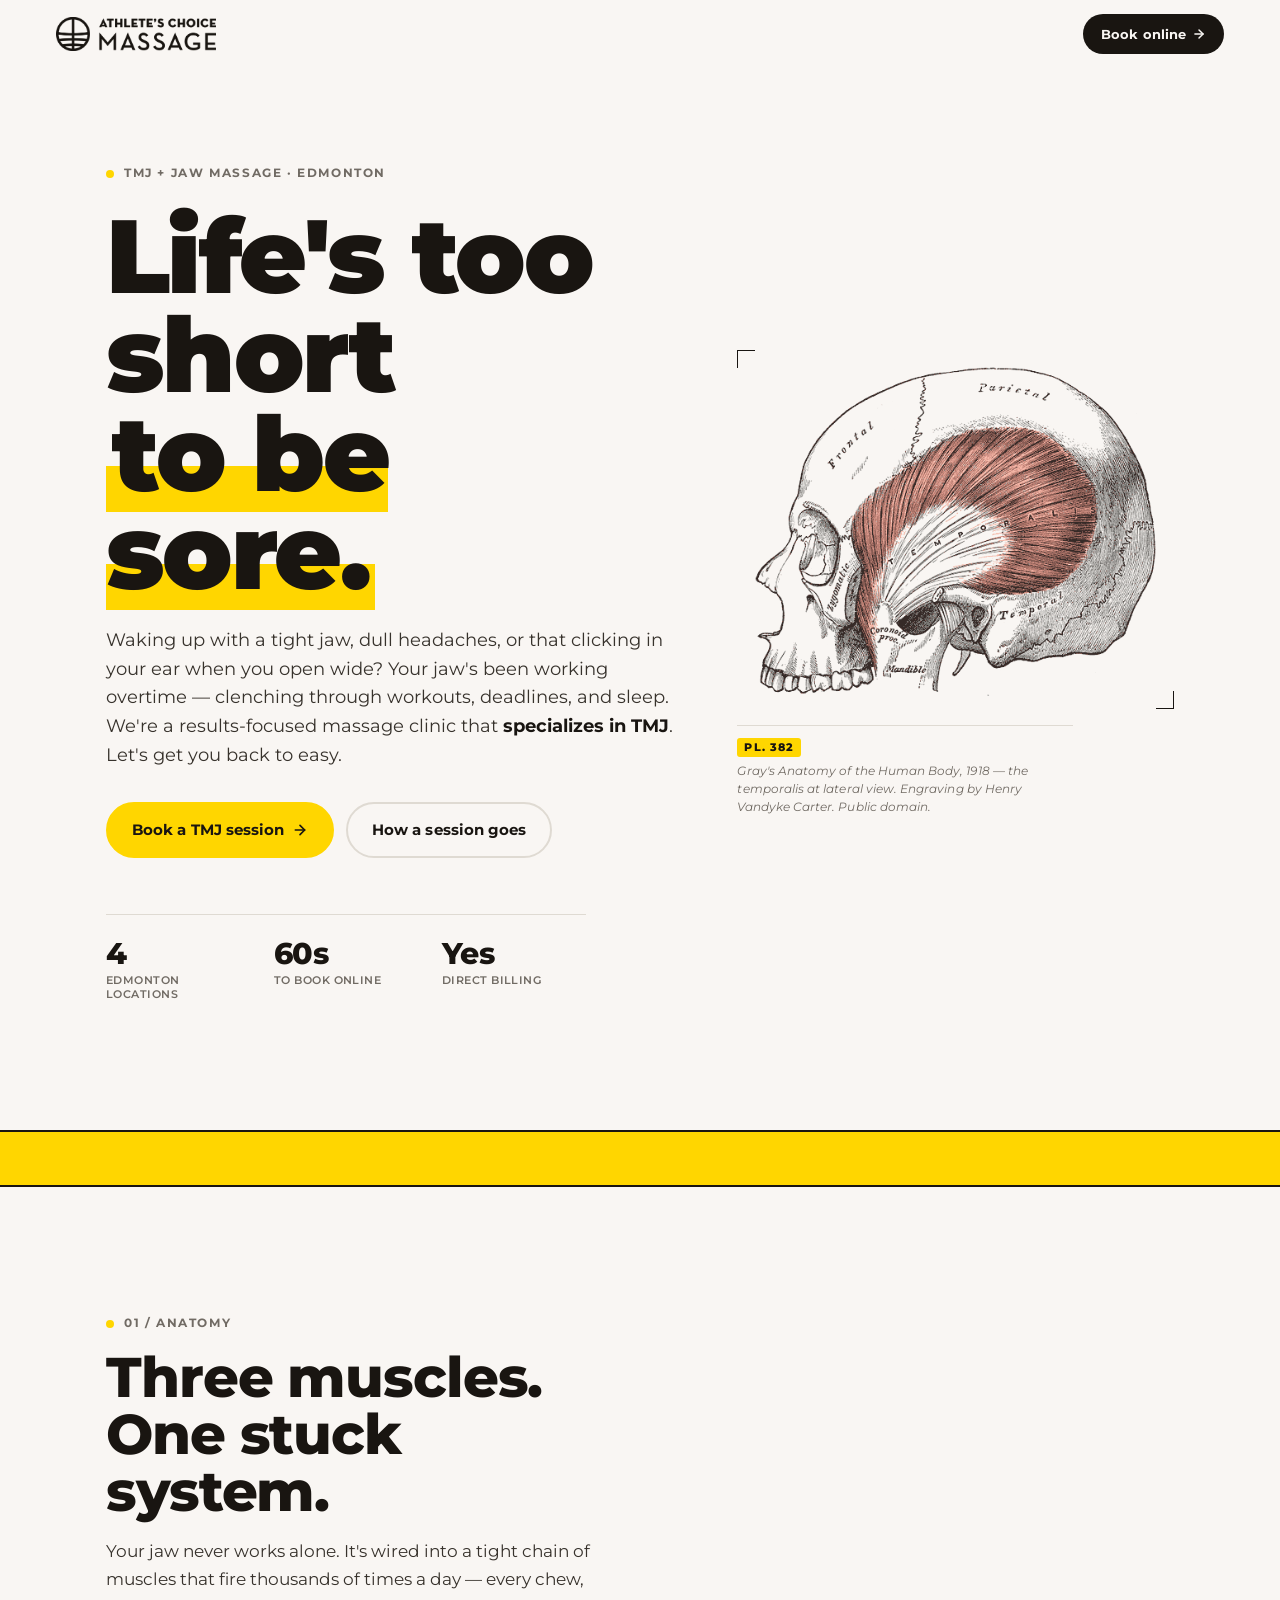
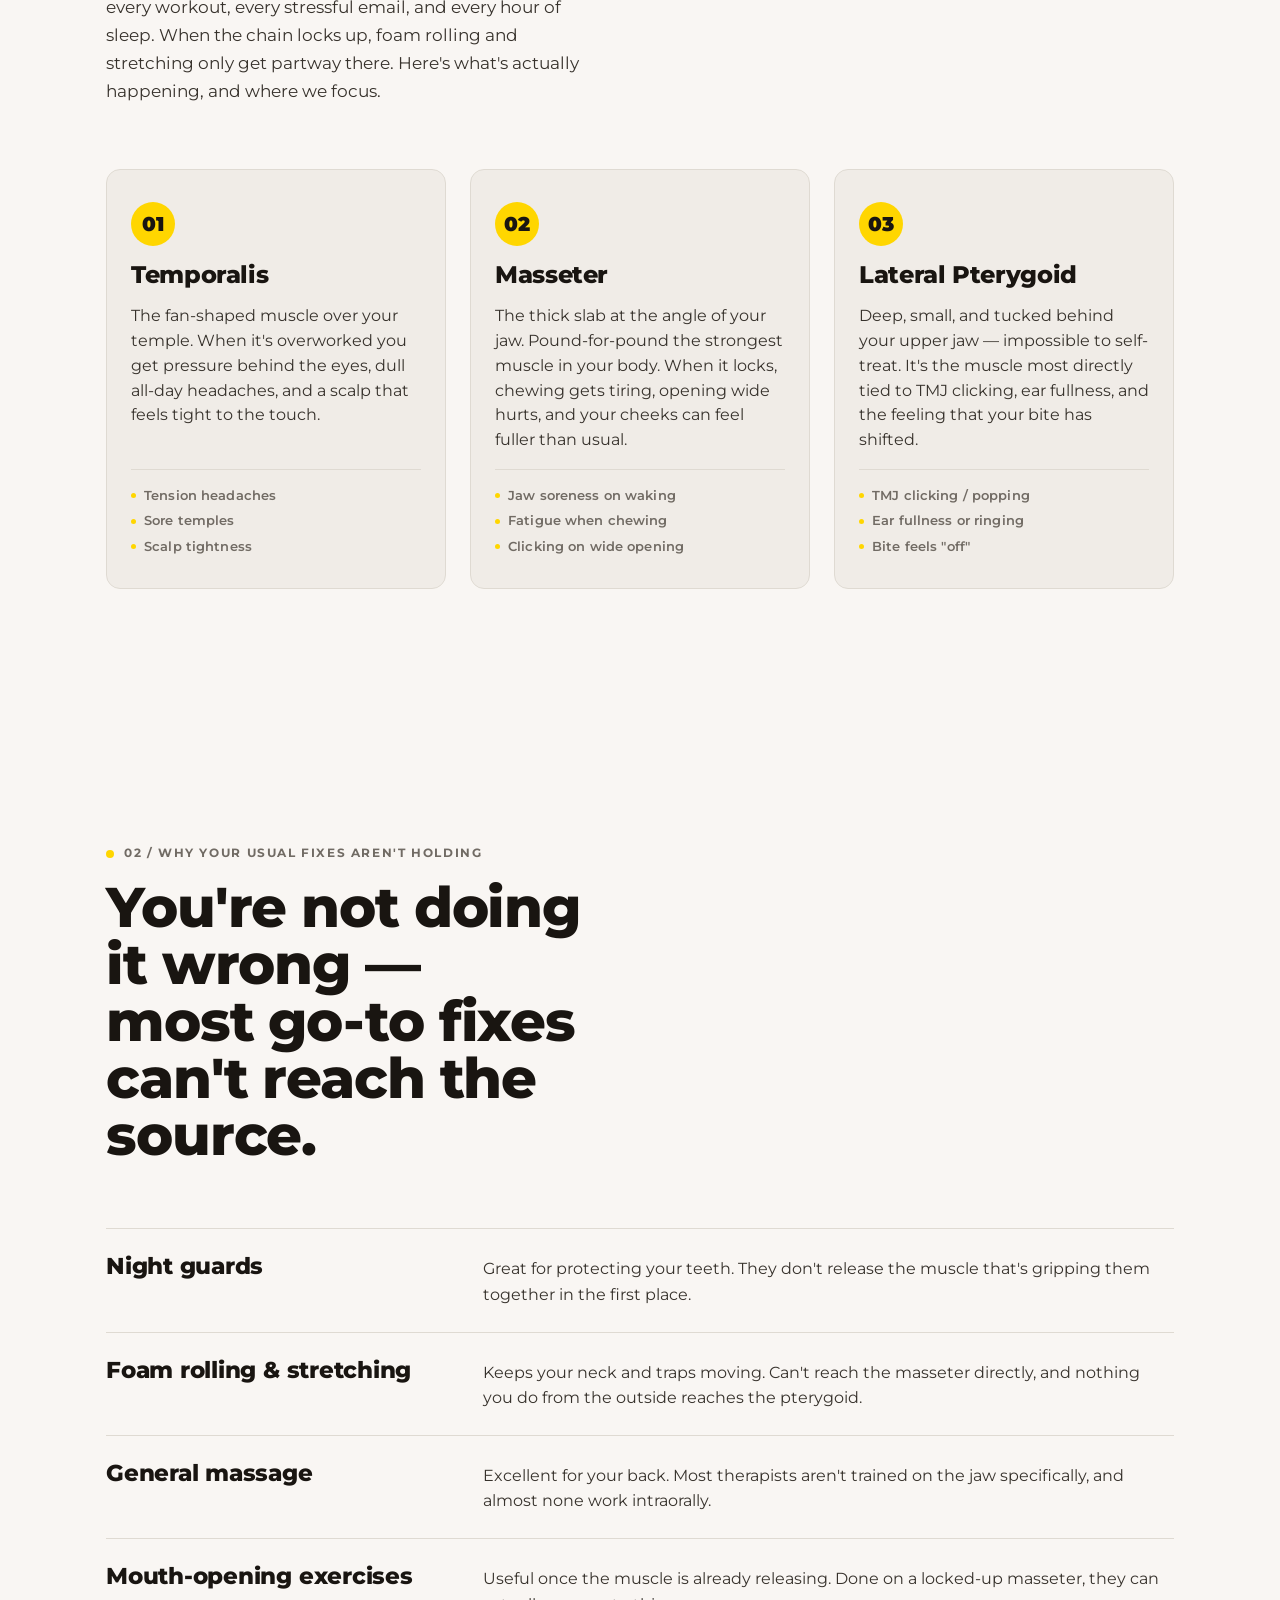
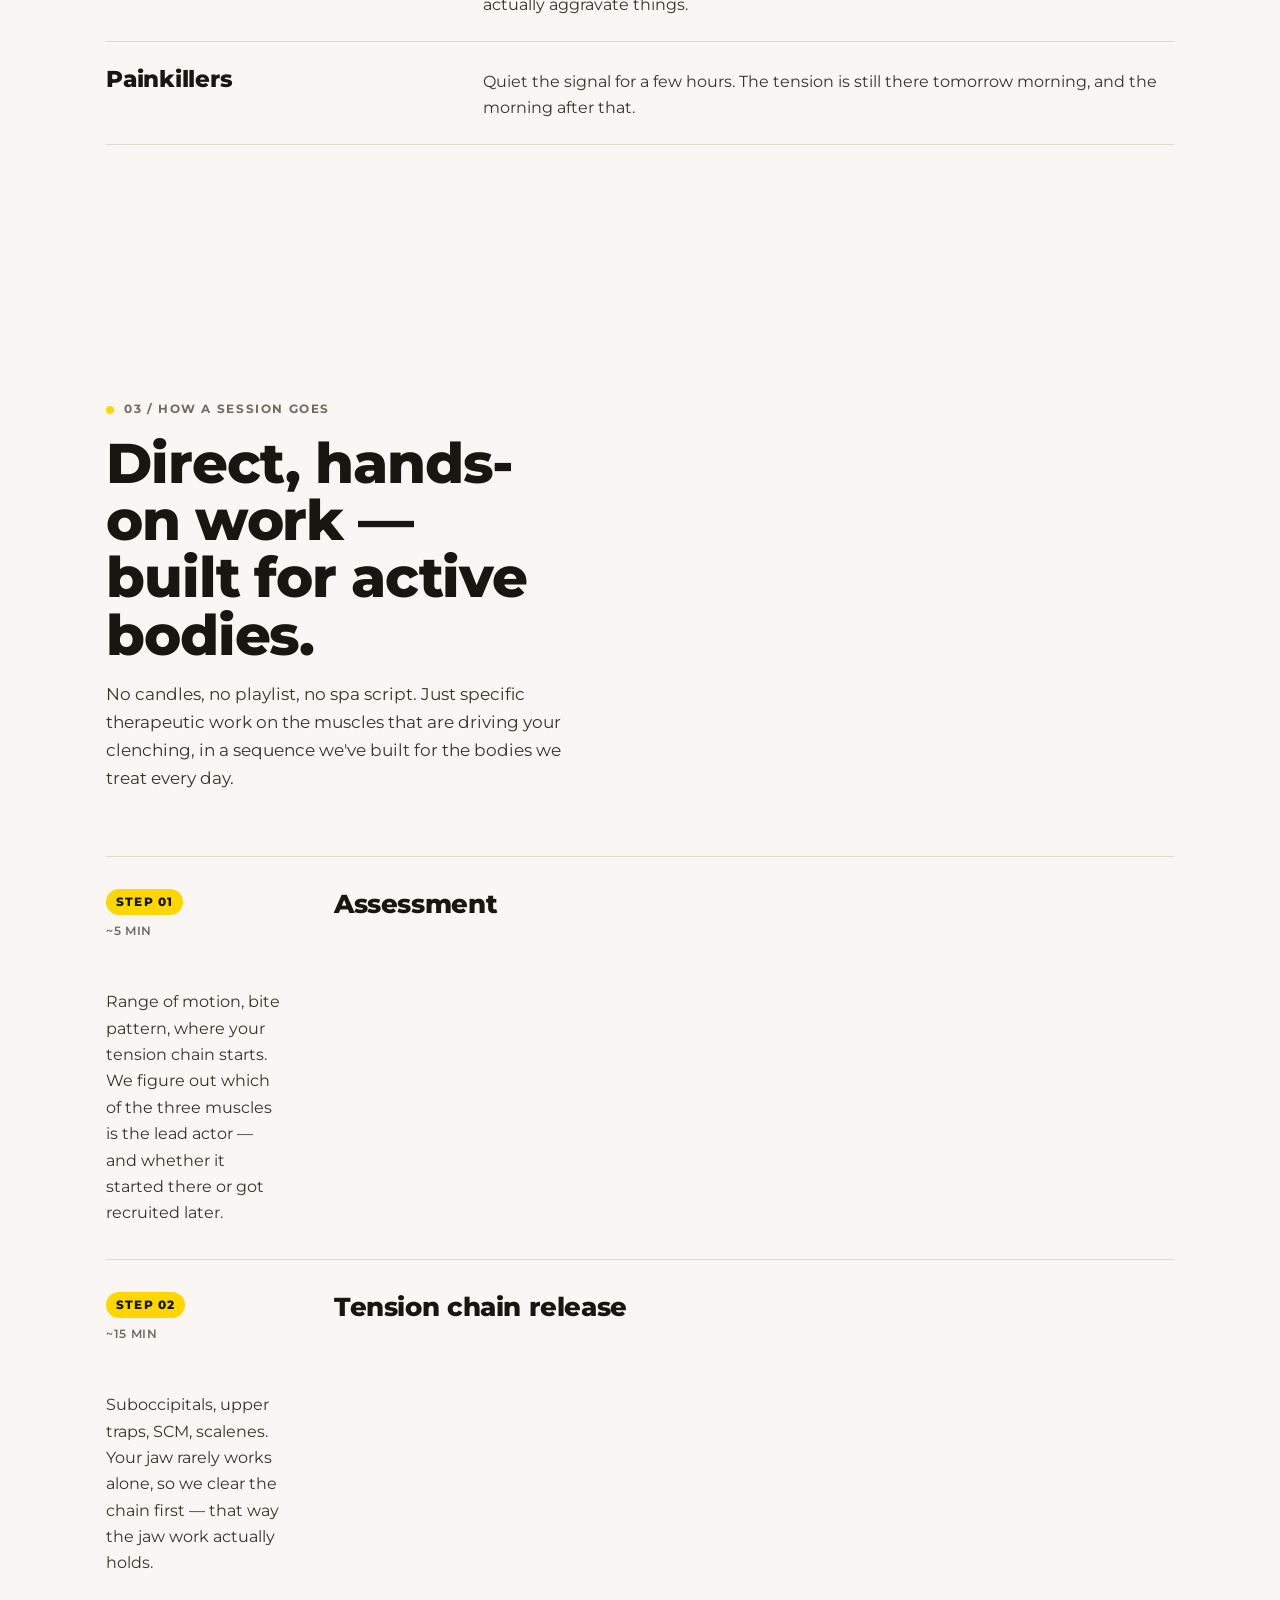
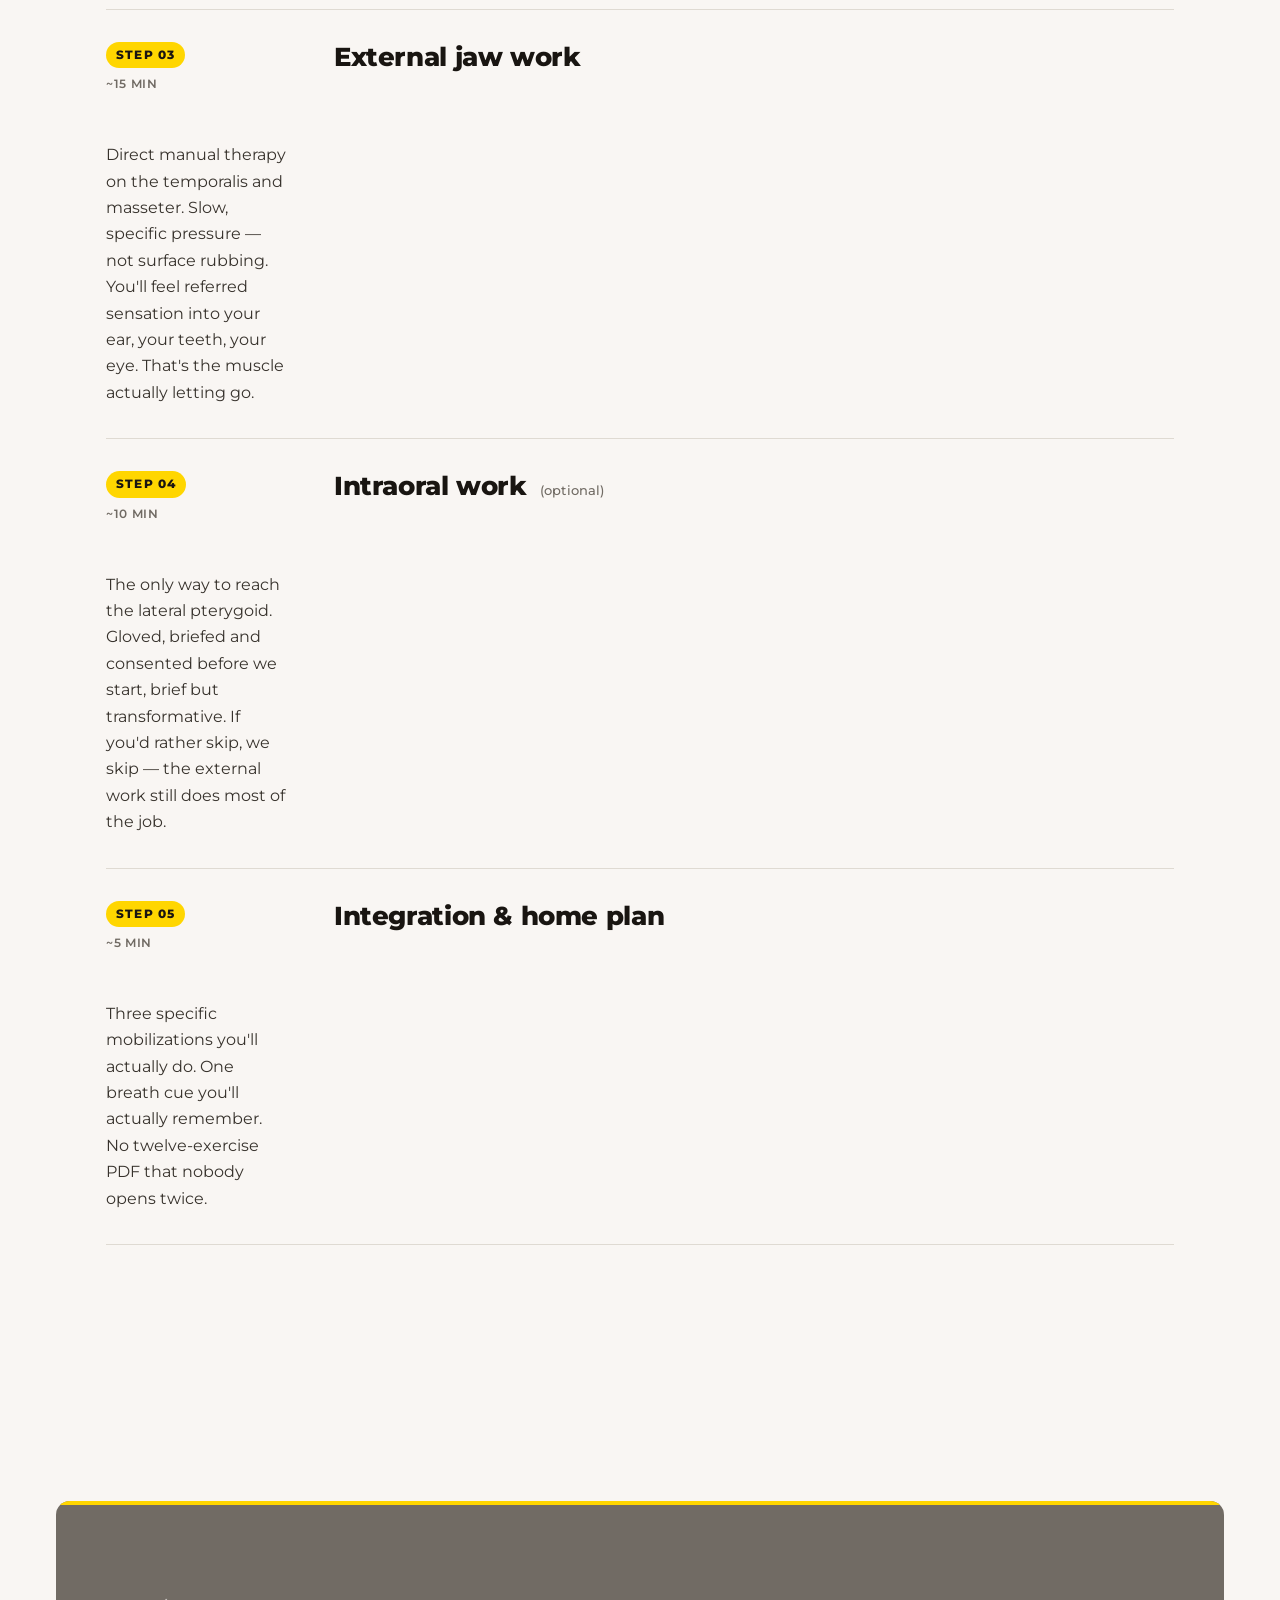
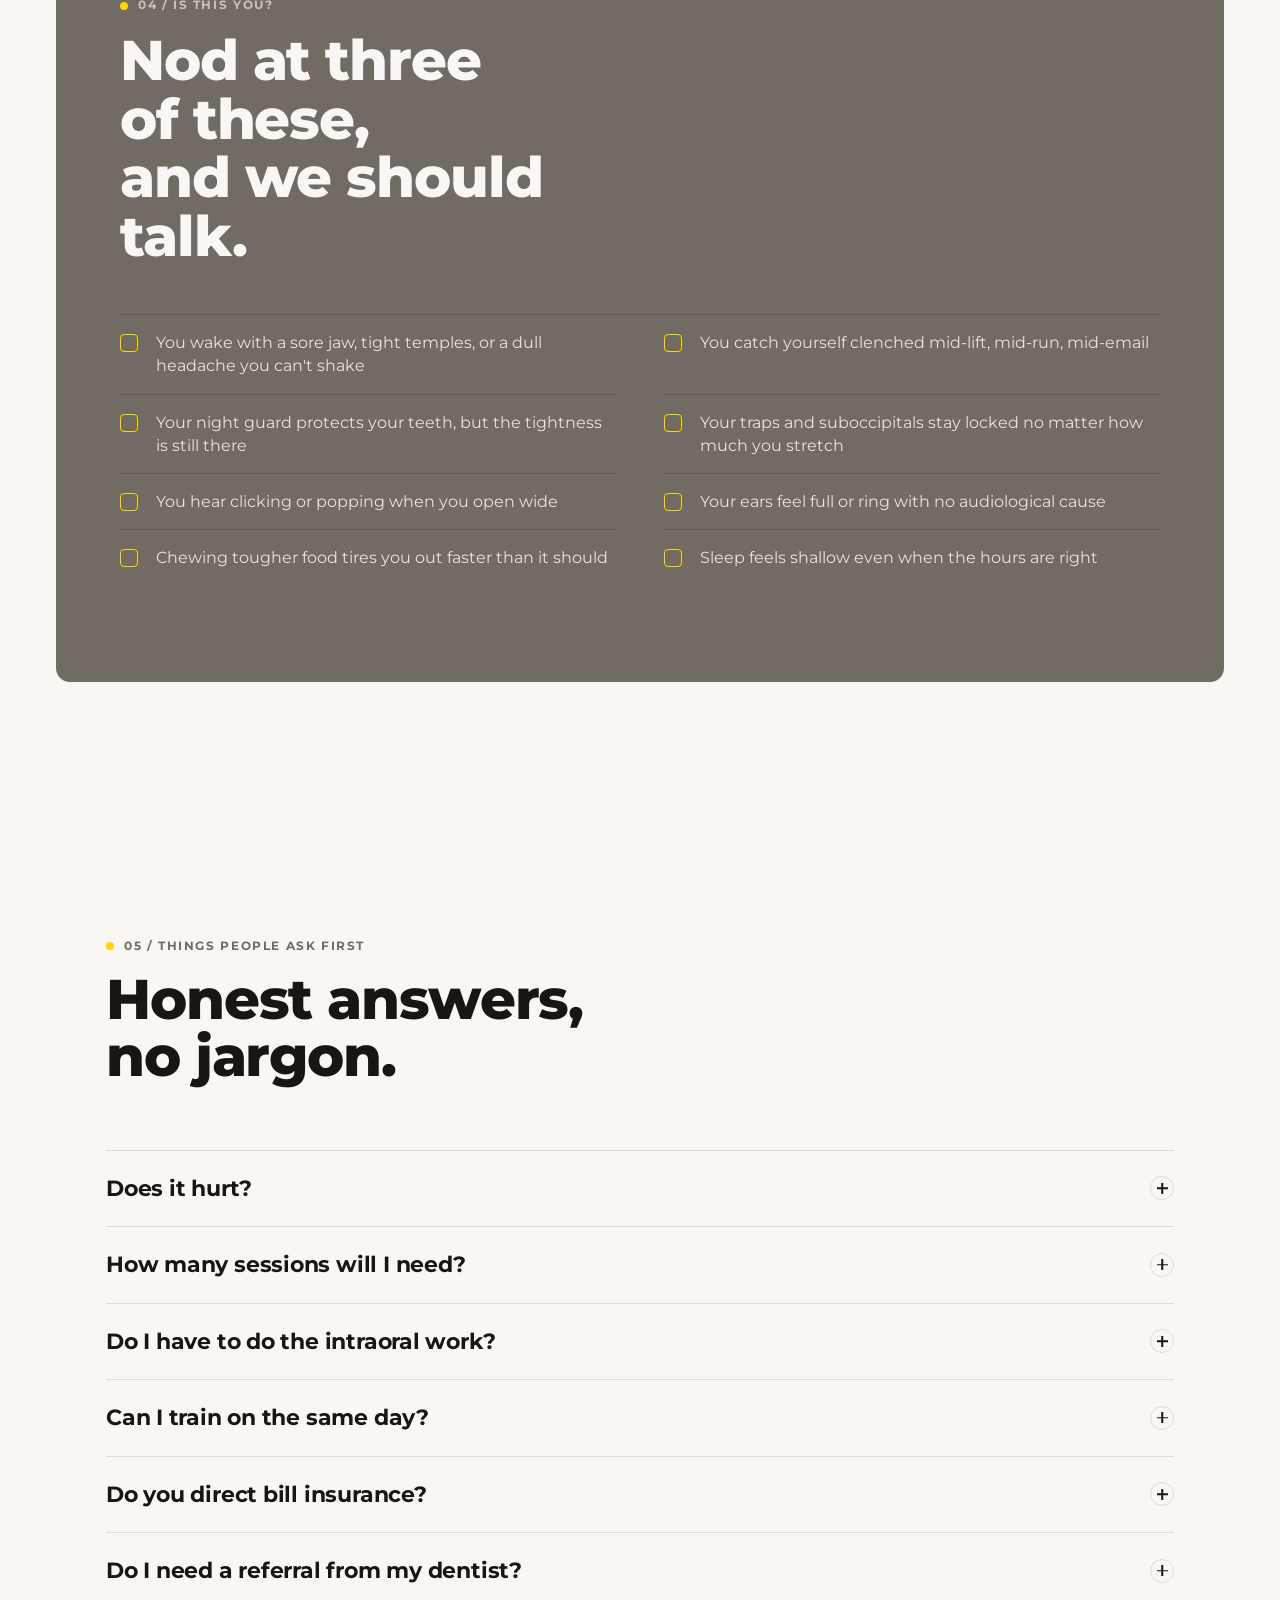
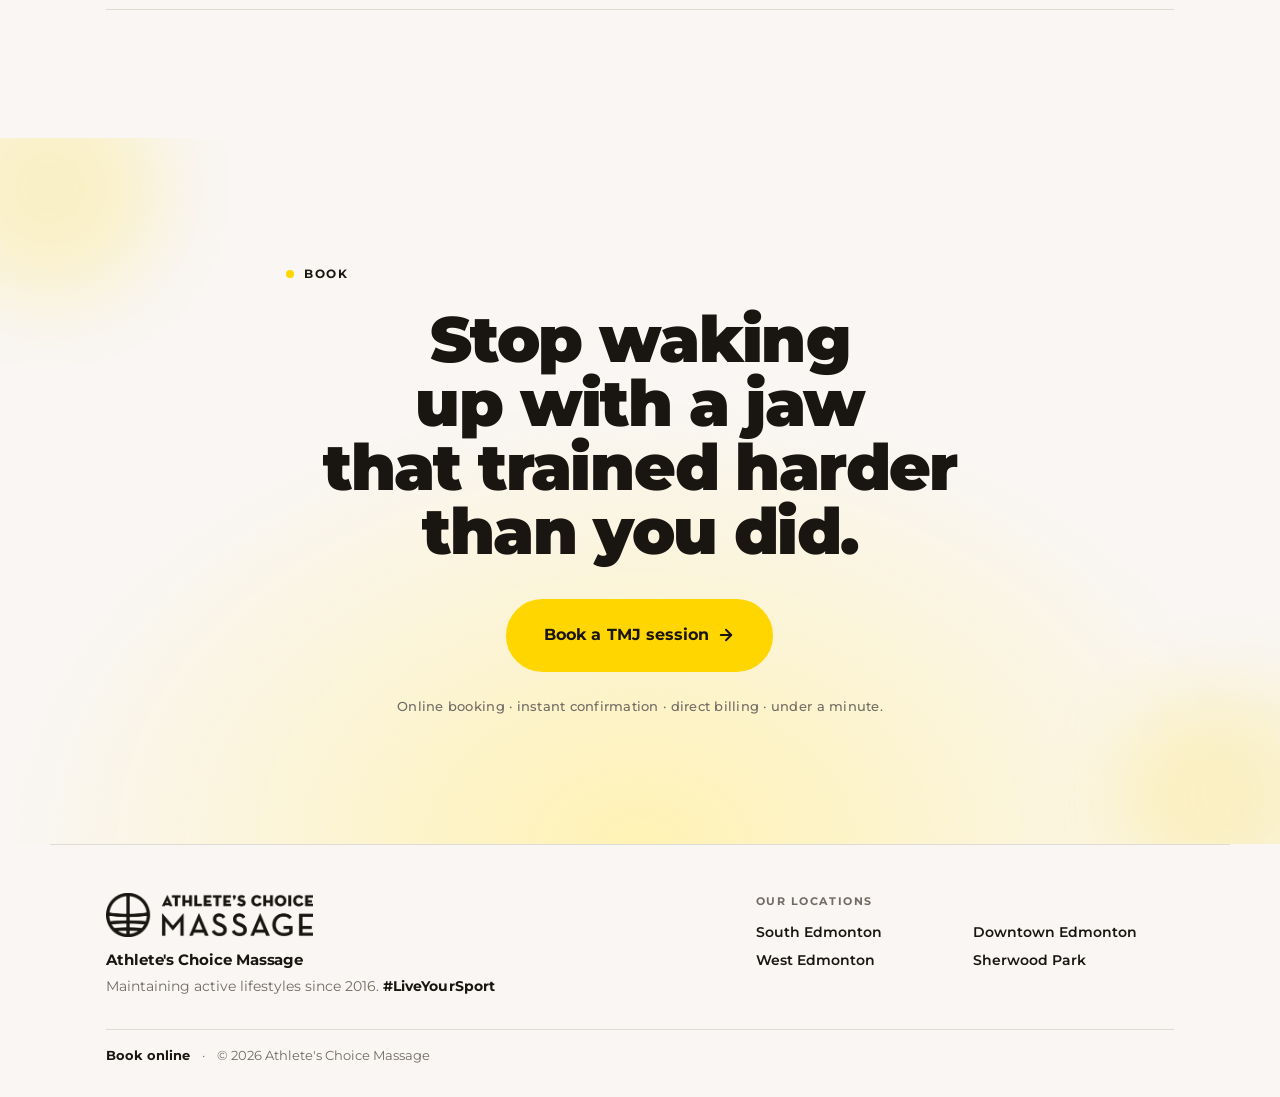
==== tmj/index.html @ fca49c58 "Build reusable landing-page template system Shared brand.css (tokens + generic components) + per-var" ====
<!doctype html>
<html lang="en">
  <head>
    <meta charset="utf-8" />
    <meta name="viewport" content="width=device-width, initial-scale=1" />
    <title>TMJ &amp; Jaw Massage in Edmonton — Athletes Choice Massage</title>
    <meta name="description" content="Targeted TMJ and jaw massage at Athletes Choice Massage. 4 Edmonton locations, easy online booking, direct billing. Life's too short to be sore." />
    <meta name="theme-color" content="#FFD600" />

    <!-- Tracking config — read by ../script.js -->
    <meta name="variant" content="tmj" />
    <meta name="campaign" content="tmj-jaw-clenchers" />
    <meta name="page-category" content="Mh3KjJu8yr" />

    <meta property="og:title" content="TMJ &amp; Jaw Massage — Athletes Choice Massage" />
    <meta property="og:description" content="Wake up tight again? Your jaw's doing reps it never signed up for. Coach-led therapeutic massage for jaw clenching and TMJ — book online in under a minute." />
    <meta property="og:type" content="website" />

    <link rel="preconnect" href="https://fonts.googleapis.com" />
    <link rel="preconnect" href="https://fonts.gstatic.com" crossorigin />
    <link
      rel="stylesheet"
      href="https://fonts.googleapis.com/css2?family=Montserrat:wght@400;500;600;700;800;900&display=swap"
    />
    <link rel="stylesheet" href="../brand.css" />
    <link rel="stylesheet" href="./page.css" />
  </head>

  <body>
    <a class="skip-link" href="#main">Skip to content</a>

    <header class="nav">
      <a class="brand" href="#top" aria-label="Athletes Choice Massage — home">
        <span class="brand-logo" aria-hidden="true"></span>
        <span class="visually-hidden" style="position:absolute;width:1px;height:1px;padding:0;margin:-1px;overflow:hidden;clip:rect(0,0,0,0);white-space:nowrap;border:0">Athlete's Choice Massage</span>
      </a>
      <a
        class="nav-cta"
        href="https://app.hivemanager.io/book/athleteschoicemassage?category=Mh3KjJu8yr"
      >
        <span>Book online</span>
        <svg width="14" height="14" viewBox="0 0 24 24" fill="none" stroke="currentColor" stroke-width="2.5" stroke-linecap="round" stroke-linejoin="round" aria-hidden="true"><path d="M5 12h14"/><path d="m12 5 7 7-7 7"/></svg>
      </a>
    </header>

    <main id="main">
      <a id="top"></a>

      <!-- HERO -->
      <section class="hero">
        <div class="hero-inner">
          <div class="eyebrow" data-reveal>
            <span class="eyebrow-dot" aria-hidden="true"></span>
            TMJ + Jaw Massage · Edmonton
          </div>

          <h1 class="hero-title" data-reveal>
            Life's too short
            <span class="hero-emph">
              <span class="hero-highlight">to be sore.</span>
            </span>
          </h1>

          <p class="lead" data-reveal>
            Waking up with a tight jaw, dull headaches, or that clicking in your ear when you open wide? Your jaw's been working overtime — clenching through workouts, deadlines, and sleep. We're a results-focused massage clinic that <strong>specializes in TMJ</strong>. Let's get you back to easy.
          </p>

          <div class="hero-ctas" data-reveal>
            <a
              class="btn btn-primary"
              href="https://app.hivemanager.io/book/athleteschoicemassage?category=Mh3KjJu8yr"
            >
              <span>Book a TMJ session</span>
              <svg width="16" height="16" viewBox="0 0 24 24" fill="none" stroke="currentColor" stroke-width="2.5" stroke-linecap="round" stroke-linejoin="round" aria-hidden="true"><path d="M5 12h14"/><path d="m12 5 7 7-7 7"/></svg>
            </a>
            <a class="btn btn-ghost" href="#method">How a session goes</a>
          </div>

          <ul class="hero-trust" data-reveal>
            <li>
              <span class="trust-num">4</span>
              <span class="trust-lbl">Edmonton locations</span>
            </li>
            <li>
              <span class="trust-num">60s</span>
              <span class="trust-lbl">to book online</span>
            </li>
            <li>
              <span class="trust-num">Yes</span>
              <span class="trust-lbl">direct billing</span>
            </li>
          </ul>
        </div>

        <aside class="hero-diagram">
          <figure class="plate">
            <div class="plate-frame">
              <img
                src="./assets/gray382.png"
                alt="Lateral view of the human skull showing the temporalis — the fan-shaped muscle covering the side of the head — with the masseter and mandible visible below."
                width="500"
                height="405"
                loading="eager"
                decoding="async"
              />
            </div>
            <figcaption class="plate-caption">
              <span class="plate-num">Pl. 382</span>
              Gray's Anatomy of the Human Body, 1918 — the temporalis at lateral view. Engraving by Henry Vandyke Carter. Public domain.
            </figcaption>
          </figure>
        </aside>
      </section>

      <!-- SLOGAN STRIP -->
      <div class="slogan-strip" aria-hidden="true">
        <div class="slogan-track">
          <span>Life's too short to be sore.</span>
          <span aria-hidden="true">·</span>
          <span>#LiveYourSport</span>
          <span aria-hidden="true">·</span>
          <span>Life's too short to be sore.</span>
          <span aria-hidden="true">·</span>
          <span>#LiveYourSport</span>
          <span aria-hidden="true">·</span>
          <span>Life's too short to be sore.</span>
          <span aria-hidden="true">·</span>
          <span>#LiveYourSport</span>
        </div>
      </div>

      <!-- WHAT'S HAPPENING -->
      <section class="section anatomy" id="anatomy" data-track-section="anatomy">
        <div class="section-head" data-reveal>
          <div class="eyebrow">
            <span class="eyebrow-dot" aria-hidden="true"></span>
            01 / Anatomy
          </div>
          <h2 class="section-title">
            Three muscles.<br/>
            One stuck system.
          </h2>
          <p class="section-lead">
            Your jaw never works alone. It's wired into a tight chain of muscles that fire thousands of times a day — every chew, every workout, every stressful email, and every hour of sleep. When the chain locks up, foam rolling and stretching only get partway there. Here's what's actually happening, and where we focus.
          </p>
        </div>

        <div class="muscles" data-reveal>
          <article class="muscle">
            <div class="muscle-num">01</div>
            <h3 class="muscle-name">Temporalis</h3>
            <p class="muscle-desc">
              The fan-shaped muscle over your temple. When it's overworked you get pressure behind the eyes, dull all-day headaches, and a scalp that feels tight to the touch.
            </p>
            <ul class="muscle-signs">
              <li>Tension headaches</li>
              <li>Sore temples</li>
              <li>Scalp tightness</li>
            </ul>
          </article>

          <article class="muscle">
            <div class="muscle-num">02</div>
            <h3 class="muscle-name">Masseter</h3>
            <p class="muscle-desc">
              The thick slab at the angle of your jaw. Pound-for-pound the strongest muscle in your body. When it locks, chewing gets tiring, opening wide hurts, and your cheeks can feel fuller than usual.
            </p>
            <ul class="muscle-signs">
              <li>Jaw soreness on waking</li>
              <li>Fatigue when chewing</li>
              <li>Clicking on wide opening</li>
            </ul>
          </article>

          <article class="muscle">
            <div class="muscle-num">03</div>
            <h3 class="muscle-name">Lateral Pterygoid</h3>
            <p class="muscle-desc">
              Deep, small, and tucked behind your upper jaw — impossible to self-treat. It's the muscle most directly tied to TMJ clicking, ear fullness, and the feeling that your bite has shifted.
            </p>
            <ul class="muscle-signs">
              <li>TMJ clicking / popping</li>
              <li>Ear fullness or ringing</li>
              <li>Bite feels "off"</li>
            </ul>
          </article>
        </div>
      </section>

      <!-- WHY NOTHING ELSE WORKED -->
      <section class="section whyfail" data-track-section="whyfail">
        <div class="section-head" data-reveal>
          <div class="eyebrow">
            <span class="eyebrow-dot" aria-hidden="true"></span>
            02 / Why your usual fixes aren't holding
          </div>
          <h2 class="section-title">
            You're not doing it wrong —<br/>
            most go-to fixes can't reach the source.
          </h2>
        </div>

        <dl class="failures" data-reveal>
          <div class="failure">
            <dt>Night guards</dt>
            <dd>Great for protecting your teeth. They don't release the muscle that's gripping them together in the first place.</dd>
          </div>
          <div class="failure">
            <dt>Foam rolling &amp; stretching</dt>
            <dd>Keeps your neck and traps moving. Can't reach the masseter directly, and nothing you do from the outside reaches the pterygoid.</dd>
          </div>
          <div class="failure">
            <dt>General massage</dt>
            <dd>Excellent for your back. Most therapists aren't trained on the jaw specifically, and almost none work intraorally.</dd>
          </div>
          <div class="failure">
            <dt>Mouth-opening exercises</dt>
            <dd>Useful once the muscle is already releasing. Done on a locked-up masseter, they can actually aggravate things.</dd>
          </div>
          <div class="failure">
            <dt>Painkillers</dt>
            <dd>Quiet the signal for a few hours. The tension is still there tomorrow morning, and the morning after that.</dd>
          </div>
        </dl>
      </section>

      <!-- METHOD -->
      <section class="section method" id="method" data-track-section="method">
        <div class="section-head" data-reveal>
          <div class="eyebrow">
            <span class="eyebrow-dot" aria-hidden="true"></span>
            03 / How a session goes
          </div>
          <h2 class="section-title">
            Direct, hands-on work —<br/>
            built for active bodies.
          </h2>
          <p class="section-lead">
            No candles, no playlist, no spa script. Just specific therapeutic work on the muscles that are driving your clenching, in a sequence we've built for the bodies we treat every day.
          </p>
        </div>

        <ol class="method-steps" data-reveal>
          <li class="step">
            <div class="step-meta">
              <span class="step-num">Step 01</span>
              <span class="step-time">~5 min</span>
            </div>
            <h3 class="step-title">Assessment</h3>
            <p class="step-desc">
              Range of motion, bite pattern, where your tension chain starts. We figure out which of the three muscles is the lead actor — and whether it started there or got recruited later.
            </p>
          </li>

          <li class="step">
            <div class="step-meta">
              <span class="step-num">Step 02</span>
              <span class="step-time">~15 min</span>
            </div>
            <h3 class="step-title">Tension chain release</h3>
            <p class="step-desc">
              Suboccipitals, upper traps, SCM, scalenes. Your jaw rarely works alone, so we clear the chain first — that way the jaw work actually holds.
            </p>
          </li>

          <li class="step">
            <div class="step-meta">
              <span class="step-num">Step 03</span>
              <span class="step-time">~15 min</span>
            </div>
            <h3 class="step-title">External jaw work</h3>
            <p class="step-desc">
              Direct manual therapy on the temporalis and masseter. Slow, specific pressure — not surface rubbing. You'll feel referred sensation into your ear, your teeth, your eye. That's the muscle actually letting go.
            </p>
          </li>

          <li class="step">
            <div class="step-meta">
              <span class="step-num">Step 04</span>
              <span class="step-time">~10 min</span>
            </div>
            <h3 class="step-title">Intraoral work <span class="optional">(optional)</span></h3>
            <p class="step-desc">
              The only way to reach the lateral pterygoid. Gloved, briefed and consented before we start, brief but transformative. If you'd rather skip, we skip — the external work still does most of the job.
            </p>
          </li>

          <li class="step">
            <div class="step-meta">
              <span class="step-num">Step 05</span>
              <span class="step-time">~5 min</span>
            </div>
            <h3 class="step-title">Integration &amp; home plan</h3>
            <p class="step-desc">
              Three specific mobilizations you'll actually do. One breath cue you'll actually remember. No twelve-exercise PDF that nobody opens twice.
            </p>
          </li>
        </ol>
      </section>

      <!-- IS THIS YOU -->
      <section class="section fit" data-track-section="fit">
        <div class="fit-panel">
          <div class="section-head" data-reveal>
            <div class="eyebrow">
              <span class="eyebrow-dot" aria-hidden="true"></span>
              04 / Is this you?
            </div>
            <h2 class="section-title">
              Nod at three of these,<br/>
              and we should talk.
            </h2>
          </div>

          <ul class="checklist" data-reveal>
            <li><span class="check" aria-hidden="true"></span>You wake with a sore jaw, tight temples, or a dull headache you can't shake</li>
            <li><span class="check" aria-hidden="true"></span>You catch yourself clenched mid-lift, mid-run, mid-email</li>
            <li><span class="check" aria-hidden="true"></span>Your night guard protects your teeth, but the tightness is still there</li>
            <li><span class="check" aria-hidden="true"></span>Your traps and suboccipitals stay locked no matter how much you stretch</li>
            <li><span class="check" aria-hidden="true"></span>You hear clicking or popping when you open wide</li>
            <li><span class="check" aria-hidden="true"></span>Your ears feel full or ring with no audiological cause</li>
            <li><span class="check" aria-hidden="true"></span>Chewing tougher food tires you out faster than it should</li>
            <li><span class="check" aria-hidden="true"></span>Sleep feels shallow even when the hours are right</li>
          </ul>
        </div>
      </section>

      <!-- FAQ -->
      <section class="section faq" data-track-section="faq">
        <div class="section-head" data-reveal>
          <div class="eyebrow">
            <span class="eyebrow-dot" aria-hidden="true"></span>
            05 / Things people ask first
          </div>
          <h2 class="section-title">Honest answers, no jargon.</h2>
        </div>

        <div class="faq-list" data-reveal>
          <details class="faq-item">
            <summary>
              <span>Does it hurt?</span>
              <span class="faq-icon" aria-hidden="true"></span>
            </summary>
            <div class="faq-body">
              <p>Pressure is firm and direct, but calibrated to you. There's no surprise technique — you'll know what's coming before it comes, and we stay below the threshold where your body starts to guard.</p>
            </div>
          </details>

          <details class="faq-item">
            <summary>
              <span>How many sessions will I need?</span>
              <span class="faq-icon" aria-hidden="true"></span>
            </summary>
            <div class="faq-body">
              <p>Most people feel a measurable difference after one. For chronic clenchers, lasting change usually takes three to five sessions over a few weeks. After that, a monthly tune-up keeps it from re-locking.</p>
            </div>
          </details>

          <details class="faq-item">
            <summary>
              <span>Do I have to do the intraoral work?</span>
              <span class="faq-icon" aria-hidden="true"></span>
            </summary>
            <div class="faq-body">
              <p>Never. It's the fastest way to release the lateral pterygoid, but it's always optional and always consented before we begin. Many people choose it on their second or third session, once they trust the process.</p>
            </div>
          </details>

          <details class="faq-item">
            <summary>
              <span>Can I train on the same day?</span>
              <span class="faq-icon" aria-hidden="true"></span>
            </summary>
            <div class="faq-body">
              <p>Yes — go a little lighter than usual. Your muscles are in a recovery state for 12–24 hours afterward. Full-intensity workouts are best the following day.</p>
            </div>
          </details>

          <details class="faq-item">
            <summary>
              <span>Do you direct bill insurance?</span>
              <span class="faq-icon" aria-hidden="true"></span>
            </summary>
            <div class="faq-body">
              <p>Yes — we direct bill most major Canadian insurance providers at all four locations. If you have massage therapy coverage, you'll usually pay only the difference (or nothing at all) at the end of your session.</p>
            </div>
          </details>

          <details class="faq-item">
            <summary>
              <span>Do I need a referral from my dentist?</span>
              <span class="faq-icon" aria-hidden="true"></span>
            </summary>
            <div class="faq-body">
              <p>No referral required. If you've been fitted for a night guard or formally diagnosed with TMD, bringing that context helps — but you can book directly.</p>
            </div>
          </details>
        </div>
      </section>

      <!-- CLOSING CTA -->
      <section class="section cta-final" id="book" data-track-section="cta-final">
        <div class="cta-final-inner" data-reveal>
          <div class="eyebrow eyebrow-on-accent">
            <span class="eyebrow-dot" aria-hidden="true"></span>
            Book
          </div>
          <h2 class="cta-title">
            Stop waking up with a jaw<br/>
            that trained harder than you did.
          </h2>
          <a
            class="btn btn-primary btn-xl"
            href="https://app.hivemanager.io/book/athleteschoicemassage?category=Mh3KjJu8yr"
          >
            <span>Book a TMJ session</span>
            <svg width="18" height="18" viewBox="0 0 24 24" fill="none" stroke="currentColor" stroke-width="2.5" stroke-linecap="round" stroke-linejoin="round" aria-hidden="true"><path d="M5 12h14"/><path d="m12 5 7 7-7 7"/></svg>
          </a>
          <p class="cta-fine">Online booking · instant confirmation · direct billing · under a minute.</p>
        </div>
      </section>

      <footer class="footer">
        <div class="footer-top">
          <div class="footer-brand">
            <span class="brand-logo brand-logo-lg" aria-hidden="true"></span>
            <div class="footer-words">
              <strong>Athlete's Choice Massage</strong>
              <span>Maintaining active lifestyles since 2016. <span class="hashtag">#LiveYourSport</span></span>
            </div>
          </div>
          <div class="footer-locations">
            <span class="footer-loc-head">Our locations</span>
            <ul>
              <li>South Edmonton</li>
              <li>Downtown Edmonton</li>
              <li>West Edmonton</li>
              <li>Sherwood Park</li>
            </ul>
          </div>
        </div>
        <div class="footer-bot">
          <a href="https://app.hivemanager.io/book/athleteschoicemassage?category=Mh3KjJu8yr">Book online</a>
          <span aria-hidden="true">·</span>
          <span>© <span id="year">2026</span> Athlete's Choice Massage</span>
        </div>
      </footer>
    </main>

    <!-- Floating mobile book pill -->
    <a
      class="float-cta"
      href="https://app.hivemanager.io/book/athleteschoicemassage?category=Mh3KjJu8yr"
      aria-label="Book a TMJ session"
    >
      <span>Book a session</span>
      <svg width="16" height="16" viewBox="0 0 24 24" fill="none" stroke="currentColor" stroke-width="2.5" stroke-linecap="round" stroke-linejoin="round" aria-hidden="true"><path d="M5 12h14"/><path d="m12 5 7 7-7 7"/></svg>
    </a>

    <script src="../script.js" defer></script>
  </body>
</html>
---- brand.css ----
/* ============================================================
   Athlete's Choice Massage — brand system (shared across pages)
   Vivid Yellow #FFD600 + Flint #716B64 + Montserrat.
   Voice: trusted coach, empowering, not spa.
   Page-specific styles live alongside each page (e.g. tmj/page.css).
   ============================================================ */

/* ------------------ Tokens ------------------ */
:root {
  /* Brand */
  --yellow: #FFD600;
  --yellow-deep: #e6bd00;
  --flint: #716B64;
  --flint-deep: #4a4642;
  --flint-soft: #d6d2cc;

  /* Warm paper neutrals — tinted toward flint hue (warm gray-brown 75°) */
  --paper: oklch(97.5% 0.005 75);
  --paper-tint: oklch(94.5% 0.008 75);
  --paper-deep: oklch(89% 0.012 75);

  /* Ink — warm near-black, never pure */
  --ink: oklch(20% 0.01 75);
  --ink-80: oklch(32% 0.012 75);
  --ink-60: #716B64; /* === flint */
  --ink-40: oklch(62% 0.012 75);
  --ink-20: oklch(78% 0.01 75);

  /* Type */
  --display: "Montserrat", system-ui, -apple-system, "Segoe UI", sans-serif;
  --body: "Montserrat", system-ui, -apple-system, "Segoe UI", sans-serif;

  /* Spacing — 4pt scale */
  --s-1: 4px;
  --s-2: 8px;
  --s-3: 12px;
  --s-4: 16px;
  --s-5: 24px;
  --s-6: 32px;
  --s-7: 48px;
  --s-8: 64px;
  --s-9: 96px;
  --s-10: 128px;

  /* Radii — modest */
  --r-sm: 4px;
  --r-md: 8px;
  --r-lg: 14px;

  /* Layout */
  --measure: 66ch;
  --content-max: 1180px;
  --page-pad: clamp(20px, 5vw, 56px);

  /* Shadows — restrained */
  --shadow-1: 0 1px 0 oklch(22% 0.01 75 / 0.04);
  --shadow-2: 0 8px 24px oklch(22% 0.01 75 / 0.08);

  /* Motion */
  --ease-out-q: cubic-bezier(0.19, 1, 0.22, 1);
  --dur-1: 220ms;
  --dur-2: 450ms;
  --dur-3: 700ms;

  /* Brand asset — shared logo path, resolved from page location via url() at class site */
}

/* ------------------ Reset ------------------ */
*,
*::before,
*::after {
  box-sizing: border-box;
}

html {
  -webkit-text-size-adjust: 100%;
  text-rendering: optimizeLegibility;
  -webkit-font-smoothing: antialiased;
  -moz-osx-font-smoothing: grayscale;
  scroll-behavior: smooth;
}

@media (prefers-reduced-motion: reduce) {
  html {
    scroll-behavior: auto;
  }
  *,
  *::before,
  *::after {
    animation-duration: 0.001ms !important;
    animation-iteration-count: 1 !important;
    transition-duration: 0.001ms !important;
  }
}

body {
  margin: 0;
  font-family: var(--body);
  font-size: 16.5px;
  line-height: 1.55;
  color: var(--ink);
  background: var(--paper);
  overflow-x: hidden;
}

img,
svg {
  display: block;
  max-width: 100%;
}

a {
  color: inherit;
  text-decoration: none;
}

button {
  font: inherit;
  cursor: pointer;
  border: 0;
  background: none;
  color: inherit;
}

h1,
h2,
h3,
h4,
p,
ul,
ol,
dl {
  margin: 0;
}

ul,
ol {
  padding: 0;
  list-style: none;
}

dl dt,
dl dd {
  margin: 0;
}

strong {
  font-weight: 700;
  color: var(--ink);
}

::selection {
  background: var(--yellow);
  color: var(--ink);
}

/* ------------------ A11y ------------------ */
.skip-link {
  position: absolute;
  top: -100px;
  left: 12px;
  padding: 10px 16px;
  background: var(--ink);
  color: var(--paper);
  border-radius: var(--r-md);
  z-index: 999;
  font-weight: 600;
}
.skip-link:focus {
  top: 12px;
}

:focus-visible {
  outline: 2px solid var(--yellow);
  outline-offset: 3px;
  border-radius: var(--r-sm);
}

/* ------------------ Layout primitives ------------------ */
.nav,
.section,
.hero,
.footer,
.cta-final-inner {
  padding-left: var(--page-pad);
  padding-right: var(--page-pad);
}

.section {
  padding-top: clamp(var(--s-8), 10vw, var(--s-10));
  padding-bottom: clamp(var(--s-8), 10vw, var(--s-10));
  max-width: var(--content-max);
  margin-inline: auto;
}

/* ------------------ Brand logo (shared WebP, recolored via mask) ------------------ */
/* Each page sets --brand-logo-url to the correct relative path to
   /assets/athletes_choice_rgb-3-copy.webp. On light backgrounds default
   color is --ink; on dark panels set color: var(--yellow). */
.brand-logo {
  display: inline-block;
  width: 170px;
  height: 34px;
  background-color: currentColor;
  -webkit-mask-image: var(--brand-logo-url);
  mask-image: var(--brand-logo-url);
  -webkit-mask-repeat: no-repeat;
  mask-repeat: no-repeat;
  -webkit-mask-position: left center;
  mask-position: left center;
  -webkit-mask-size: contain;
  mask-size: contain;
  color: var(--ink);
  flex: none;
}

.brand-logo-sm {
  width: 132px;
  height: 26px;
}

.brand-logo-lg {
  width: 220px;
  height: 44px;
}

@media (max-width: 460px) {
  .brand-logo {
    width: 132px;
    height: 26px;
  }
}

/* ------------------ Nav ------------------ */
.nav {
  position: sticky;
  top: 0;
  z-index: 50;
  display: flex;
  align-items: center;
  justify-content: space-between;
  padding-top: 14px;
  padding-bottom: 14px;
  background: oklch(97.5% 0.005 75 / 0.88);
  backdrop-filter: saturate(1.4) blur(10px);
  -webkit-backdrop-filter: saturate(1.4) blur(10px);
  border-bottom: 1px solid transparent;
  transition: border-color var(--dur-1) var(--ease-out-q);
}

.nav.is-scrolled {
  border-bottom-color: var(--paper-deep);
}

.brand {
  display: inline-flex;
  align-items: center;
  gap: 10px;
  color: var(--ink);
}

.nav-cta {
  display: inline-flex;
  align-items: center;
  gap: 6px;
  font-weight: 700;
  font-size: 13px;
  letter-spacing: 0.005em;
  padding: 10px 18px;
  background: var(--ink);
  color: var(--paper);
  border-radius: 999px;
  transition: background var(--dur-1) var(--ease-out-q),
    transform var(--dur-1) var(--ease-out-q),
    color var(--dur-1) var(--ease-out-q);
}

.nav-cta:hover {
  background: var(--yellow);
  color: var(--ink);
  transform: translateY(-1px);
}

/* ------------------ Buttons ------------------ */
.btn {
  display: inline-flex;
  align-items: center;
  justify-content: center;
  gap: 8px;
  padding: 15px 24px;
  font-family: var(--body);
  font-size: 14.5px;
  font-weight: 700;
  letter-spacing: 0.005em;
  border-radius: 999px;
  border: 2px solid transparent;
  transition: transform var(--dur-1) var(--ease-out-q),
    background var(--dur-1) var(--ease-out-q),
    color var(--dur-1) var(--ease-out-q),
    border-color var(--dur-1) var(--ease-out-q),
    box-shadow var(--dur-1) var(--ease-out-q);
  will-change: transform;
}

.btn svg {
  transition: transform var(--dur-1) var(--ease-out-q);
}

/* Primary = yellow on ink. Brand-recognizable. */
.btn-primary {
  background: var(--yellow);
  color: var(--ink);
  border-color: var(--yellow);
  box-shadow: 0 0 0 0 var(--yellow);
}

.btn-primary:hover {
  background: var(--ink);
  color: var(--yellow);
  border-color: var(--ink);
  transform: translateY(-2px);
  box-shadow: 0 8px 24px oklch(22% 0.01 75 / 0.18);
}

.btn-primary:hover svg {
  transform: translateX(3px);
}

.btn-primary:active {
  transform: translateY(0);
}

.btn-ghost {
  color: var(--ink);
  border-color: var(--paper-deep);
  background: transparent;
}

.btn-ghost:hover {
  border-color: var(--ink);
  background: var(--paper-tint);
  transform: translateY(-2px);
}

.btn-xl {
  padding: 22px 36px;
  font-size: 16px;
}

/* ------------------ Hero ------------------ */
.hero {
  max-width: var(--content-max);
  margin-inline: auto;
  padding-top: clamp(var(--s-7), 8vw, var(--s-9));
  padding-bottom: clamp(var(--s-8), 10vw, var(--s-10));
  display: grid;
  gap: var(--s-7);
  grid-template-columns: 1fr;
  align-items: center;
}

@media (min-width: 960px) {
  .hero {
    grid-template-columns: 1.3fr 1fr;
    gap: var(--s-8);
  }
}

.hero-inner {
  display: flex;
  flex-direction: column;
  gap: var(--s-5);
}

.eyebrow {
  display: inline-flex;
  align-items: center;
  gap: 10px;
  font-family: var(--body);
  font-size: 11.5px;
  font-weight: 700;
  letter-spacing: 0.14em;
  text-transform: uppercase;
  color: var(--flint);
  align-self: flex-start;
}

.eyebrow-dot {
  width: 8px;
  height: 8px;
  border-radius: 999px;
  background: var(--yellow);
  display: inline-block;
  flex: none;
}

.eyebrow-on-accent {
  color: var(--ink);
}

.hero-title {
  font-family: var(--display);
  font-weight: 900;
  font-size: clamp(2.8rem, 9vw, 6.5rem);
  line-height: 0.95;
  letter-spacing: -0.025em;
  color: var(--ink);
  text-wrap: balance;
}

.hero-emph {
  display: block;
}

.hero-highlight {
  position: relative;
  display: inline;
  padding: 0 0.06em;
  background-image: linear-gradient(
    transparent 60%,
    var(--yellow) 60%,
    var(--yellow) 96%,
    transparent 96%
  );
  background-repeat: no-repeat;
  background-size: 100% 100%;
  /* draw-on animation */
  background-size: 0% 100%;
  animation: drawHighlight 900ms 350ms var(--ease-out-q) forwards;
}

@keyframes drawHighlight {
  to {
    background-size: 100% 100%;
  }
}

@media (prefers-reduced-motion: reduce) {
  .hero-highlight {
    animation: none;
    background-size: 100% 100%;
  }
}

.lead {
  font-size: clamp(1.0625rem, 1.4vw, 1.1875rem);
  line-height: 1.6;
  color: var(--ink-80);
  max-width: 56ch;
  text-wrap: pretty;
}

.hero-ctas {
  display: flex;
  flex-wrap: wrap;
  gap: var(--s-3);
  margin-top: var(--s-2);
}

.hero-trust {
  display: grid;
  grid-template-columns: repeat(3, 1fr);
  gap: var(--s-5);
  margin-top: var(--s-6);
  padding-top: var(--s-5);
  border-top: 1px solid var(--paper-deep);
  max-width: 480px;
}

.hero-trust li {
  display: flex;
  flex-direction: column;
  gap: 4px;
}

.trust-num {
  font-family: var(--display);
  font-weight: 800;
  font-size: clamp(1.5rem, 2.5vw, 1.875rem);
  letter-spacing: -0.02em;
  color: var(--ink);
  line-height: 1;
}

.trust-lbl {
  font-size: 11px;
  font-weight: 600;
  letter-spacing: 0.04em;
  text-transform: uppercase;
  color: var(--flint);
  line-height: 1.3;
}

/* Hero diagram — generic aside wrapper for a figure/image. */
.hero-diagram {
  display: flex;
  align-items: center;
  justify-content: center;
}

/* ------------------ Slogan strip ------------------ */
.slogan-strip {
  background: var(--yellow);
  color: var(--ink);
  padding: 14px 0;
  overflow: hidden;
  border-top: 2px solid var(--ink);
  border-bottom: 2px solid var(--ink);
}

.slogan-track {
  display: inline-flex;
  align-items: center;
  gap: var(--s-5);
  white-space: nowrap;
  font-family: var(--display);
  font-weight: 800;
  font-size: 16px;
  letter-spacing: 0.02em;
  text-transform: uppercase;
  animation: marquee 40s linear infinite;
  padding-left: 100%;
}

@keyframes marquee {
  from {
    transform: translateX(0);
  }
  to {
    transform: translateX(-100%);
  }
}

@media (prefers-reduced-motion: reduce) {
  .slogan-track {
    animation: none;
    padding-left: 0;
    overflow-x: auto;
  }
}

/* ------------------ Section heads ------------------ */
.section-head {
  display: flex;
  flex-direction: column;
  gap: var(--s-4);
  max-width: 44ch;
  margin-bottom: var(--s-8);
}

.section-title {
  font-family: var(--display);
  font-weight: 800;
  font-size: clamp(2rem, 5.5vw, 3.5rem);
  line-height: 1.02;
  letter-spacing: -0.02em;
  color: var(--ink);
  text-wrap: balance;
}

.section-lead {
  font-size: 1.0625rem;
  line-height: 1.65;
  color: var(--ink-80);
  max-width: var(--measure);
}

/* ------------------ Failures list (generic "what doesn't work" editorial dl) ------------------ */
.failures {
  display: grid;
  gap: 0;
  border-top: 1px solid var(--paper-deep);
}

.failure {
  display: grid;
  grid-template-columns: 1fr;
  gap: var(--s-2);
  padding: var(--s-5) 0;
  border-bottom: 1px solid var(--paper-deep);
  transition: padding-left var(--dur-2) var(--ease-out-q);
}

@media (min-width: 720px) {
  .failure {
    grid-template-columns: 1fr 2fr;
    gap: var(--s-6);
    align-items: baseline;
  }
}

.failure dt {
  font-family: var(--display);
  font-weight: 800;
  font-size: clamp(1.25rem, 1.8vw, 1.5rem);
  letter-spacing: -0.01em;
  color: var(--ink);
  line-height: 1.15;
}

.failure dd {
  font-size: 16px;
  color: var(--ink-80);
  line-height: 1.6;
  max-width: var(--measure);
}

/* ------------------ Method steps (generic numbered walkthrough) ------------------ */
.method-steps {
  display: flex;
  flex-direction: column;
  gap: 0;
  border-top: 1px solid var(--paper-deep);
}

.step {
  display: grid;
  gap: var(--s-3);
  padding: var(--s-6) 0;
  border-bottom: 1px solid var(--paper-deep);
  grid-template-columns: 1fr;
}

@media (min-width: 720px) {
  .step {
    grid-template-columns: minmax(140px, 180px) 1fr;
    gap: var(--s-7);
    align-items: start;
  }
}

.step-meta {
  display: flex;
  flex-direction: row;
  justify-content: space-between;
  align-items: baseline;
  gap: var(--s-3);
  flex-wrap: wrap;
}

@media (min-width: 720px) {
  .step-meta {
    flex-direction: column;
    align-items: flex-start;
    justify-content: flex-start;
    gap: var(--s-2);
  }
}

.step-num {
  display: inline-flex;
  align-items: center;
  font-family: var(--display);
  font-weight: 800;
  font-size: 12px;
  letter-spacing: 0.1em;
  text-transform: uppercase;
  color: var(--ink);
  background: var(--yellow);
  padding: 4px 10px;
  border-radius: 999px;
}

.step-time {
  font-size: 11.5px;
  font-weight: 600;
  letter-spacing: 0.06em;
  text-transform: uppercase;
  color: var(--flint);
}

.step-title {
  font-family: var(--display);
  font-weight: 800;
  font-size: clamp(1.375rem, 2vw, 1.75rem);
  line-height: 1.15;
  letter-spacing: -0.015em;
  color: var(--ink);
  margin-bottom: 2px;
}

.step-title .optional {
  font-family: var(--body);
  font-weight: 500;
  font-size: 13px;
  color: var(--flint);
  letter-spacing: 0.005em;
  text-transform: none;
  margin-left: 6px;
}

.step-desc {
  font-size: 16px;
  color: var(--ink-80);
  line-height: 1.65;
  max-width: var(--measure);
}

/* ------------------ Fit panel + checklist (dark emphasis section) ------------------ */
.fit {
  padding-top: 0;
  padding-bottom: 0;
  max-width: none;
}

.fit-panel {
  max-width: var(--content-max);
  margin-inline: auto;
  padding: clamp(var(--s-7), 8vw, var(--s-9)) clamp(var(--s-5), 5vw, var(--s-8));
  margin-top: clamp(var(--s-8), 10vw, var(--s-10));
  margin-bottom: clamp(var(--s-8), 10vw, var(--s-10));
  background: var(--flint);
  color: var(--paper);
  border-radius: var(--r-lg);
  position: relative;
  overflow: hidden;
}

.fit-panel::before {
  content: "";
  position: absolute;
  top: 0;
  left: 0;
  width: 100%;
  height: 4px;
  background: var(--yellow);
}

.fit-panel .section-head {
  margin-bottom: var(--s-7);
}

.fit-panel .section-title {
  color: var(--paper);
  /* light-on-dark: more leading per typography reference */
  line-height: 1.05;
}

.fit-panel .eyebrow {
  color: oklch(82% 0.01 75);
}

.checklist {
  display: grid;
  grid-template-columns: 1fr;
  gap: 0;
  border-top: 1px solid oklch(48% 0.01 75);
}

@media (min-width: 720px) {
  .checklist {
    grid-template-columns: 1fr 1fr;
    column-gap: var(--s-7);
  }
}

.checklist li {
  display: grid;
  grid-template-columns: 24px 1fr;
  gap: var(--s-3);
  align-items: start;
  padding: var(--s-4) 0;
  border-bottom: 1px solid oklch(48% 0.01 75);
  font-size: 15.5px;
  color: oklch(92% 0.008 75);
  line-height: 1.5;
  cursor: default;
}

.checklist li:last-child {
  border-bottom: none;
}

@media (min-width: 720px) {
  .checklist li:nth-last-child(1),
  .checklist li:nth-last-child(2) {
    border-bottom: none;
  }
}

.check {
  width: 18px;
  height: 18px;
  border: 1.5px solid var(--yellow);
  border-radius: var(--r-sm);
  display: inline-block;
  position: relative;
  margin-top: 3px;
  transition: background var(--dur-1) var(--ease-out-q);
}

.check::after {
  content: "";
  position: absolute;
  inset: 2px;
  background: var(--yellow);
  border-radius: 2px;
  opacity: 0;
  transition: opacity var(--dur-1) var(--ease-out-q);
}

.checklist li:hover .check::after {
  opacity: 1;
}

/* ------------------ FAQ ------------------ */
.faq-list {
  border-top: 1px solid var(--paper-deep);
}

.faq-item {
  border-bottom: 1px solid var(--paper-deep);
  transition: background var(--dur-1) var(--ease-out-q);
}

.faq-item[open] {
  background: oklch(98% 0.005 75);
}

.faq-item summary {
  list-style: none;
  cursor: pointer;
  padding: var(--s-5) 0;
  display: flex;
  align-items: center;
  justify-content: space-between;
  gap: var(--s-4);
  font-family: var(--display);
  font-weight: 700;
  font-size: clamp(1.125rem, 1.8vw, 1.375rem);
  letter-spacing: -0.01em;
  color: var(--ink);
  line-height: 1.25;
  transition: color var(--dur-1) var(--ease-out-q);
}

.faq-item summary:hover {
  color: var(--ink);
}

.faq-item summary:hover .faq-icon {
  border-color: var(--ink);
  background: var(--yellow);
}

.faq-item summary:hover .faq-icon::before,
.faq-item summary:hover .faq-icon::after {
  background: var(--ink);
}

.faq-item summary::-webkit-details-marker {
  display: none;
}

.faq-icon {
  flex: none;
  width: 24px;
  height: 24px;
  border-radius: 999px;
  background: transparent;
  border: 1.5px solid var(--paper-deep);
  position: relative;
  transition: background var(--dur-1) var(--ease-out-q),
    border-color var(--dur-1) var(--ease-out-q),
    transform var(--dur-2) var(--ease-out-q);
}

.faq-icon::before,
.faq-icon::after {
  content: "";
  position: absolute;
  background: var(--ink);
  transition: transform var(--dur-2) var(--ease-out-q),
    background var(--dur-1) var(--ease-out-q);
}

.faq-icon::before {
  top: 50%;
  left: 25%;
  width: 50%;
  height: 1.5px;
  transform: translateY(-50%);
}

.faq-icon::after {
  left: 50%;
  top: 25%;
  width: 1.5px;
  height: 50%;
  transform: translateX(-50%);
}

.faq-item[open] .faq-icon {
  background: var(--yellow);
  border-color: var(--ink);
  transform: rotate(45deg);
}

.faq-body {
  padding: 0 0 var(--s-5);
  max-width: var(--measure);
}

.faq-body p {
  font-size: 16px;
  color: var(--ink-80);
  line-height: 1.65;
}

/* ------------------ Final CTA ------------------ */
.cta-final {
  padding-top: clamp(var(--s-9), 12vw, var(--s-10));
  padding-bottom: clamp(var(--s-9), 12vw, var(--s-10));
  text-align: center;
  background:
    radial-gradient(
      70% 90% at 50% 100%,
      oklch(96% 0.08 95) 0%,
      transparent 70%
    ),
    var(--paper);
  max-width: none;
  position: relative;
  overflow: hidden;
}

.cta-final::before,
.cta-final::after {
  content: "";
  position: absolute;
  width: 220px;
  height: 220px;
  border-radius: 999px;
  background: var(--yellow);
  opacity: 0.18;
  filter: blur(40px);
  pointer-events: none;
}

.cta-final::before {
  top: -60px;
  left: -60px;
}

.cta-final::after {
  bottom: -60px;
  right: -60px;
}

.cta-final-inner {
  max-width: 820px;
  margin-inline: auto;
  display: flex;
  flex-direction: column;
  align-items: center;
  gap: var(--s-5);
  position: relative;
  z-index: 1;
}

.cta-title {
  font-family: var(--display);
  font-weight: 900;
  font-size: clamp(2.25rem, 6vw, 4rem);
  line-height: 1;
  letter-spacing: -0.025em;
  color: var(--ink);
  text-wrap: balance;
}

.cta-final .btn-primary {
  margin-top: var(--s-3);
}

.cta-fine {
  font-size: 13px;
  color: var(--flint);
  font-weight: 500;
  letter-spacing: 0.02em;
}

/* ------------------ Footer ------------------ */
.footer {
  max-width: var(--content-max);
  margin-inline: auto;
  padding-top: var(--s-7);
  padding-bottom: var(--s-6);
  border-top: 1px solid var(--paper-deep);
  display: flex;
  flex-direction: column;
  gap: var(--s-6);
}

.footer-top {
  display: grid;
  grid-template-columns: 1fr;
  gap: var(--s-6);
  align-items: start;
}

@media (min-width: 720px) {
  .footer-top {
    grid-template-columns: 1.4fr 1fr;
    gap: var(--s-8);
  }
}

.footer-brand {
  display: flex;
  align-items: flex-start;
  gap: var(--s-3);
  flex-direction: column;
}

.footer-words {
  display: flex;
  flex-direction: column;
  gap: 4px;
  font-size: 14px;
  color: var(--flint);
  line-height: 1.5;
}

.footer-words strong {
  font-size: 15px;
  color: var(--ink);
  letter-spacing: -0.005em;
}

.hashtag {
  font-weight: 700;
  color: var(--ink);
  letter-spacing: 0.005em;
}

.footer-locations {
  display: flex;
  flex-direction: column;
  gap: var(--s-3);
}

.footer-loc-head {
  font-size: 11px;
  font-weight: 700;
  letter-spacing: 0.14em;
  text-transform: uppercase;
  color: var(--flint);
}

.footer-locations ul {
  display: grid;
  grid-template-columns: 1fr 1fr;
  gap: 6px var(--s-4);
  font-size: 14px;
  font-weight: 600;
  color: var(--ink);
}

.footer-bot {
  padding-top: var(--s-4);
  border-top: 1px solid var(--paper-deep);
  display: inline-flex;
  flex-wrap: wrap;
  gap: var(--s-3);
  font-size: 12.5px;
  color: var(--flint);
}

.footer-bot a {
  color: var(--ink);
  font-weight: 700;
  transition: color var(--dur-1) var(--ease-out-q);
}

.footer-bot a:hover {
  color: var(--ink);
  background: var(--yellow);
  padding: 0 4px;
  border-radius: 2px;
}

/* ------------------ Floating mobile CTA ------------------ */
.float-cta {
  position: fixed;
  left: 50%;
  bottom: 18px;
  transform: translateX(-50%) translateY(140%);
  display: inline-flex;
  align-items: center;
  gap: 8px;
  padding: 14px 22px;
  font-family: var(--body);
  font-size: 15px;
  font-weight: 700;
  background: var(--yellow);
  color: var(--ink);
  border-radius: 999px;
  box-shadow: var(--shadow-2);
  z-index: 40;
  transition: transform var(--dur-3) var(--ease-out-q),
    background var(--dur-1) var(--ease-out-q);
  white-space: nowrap;
  border: 2px solid var(--ink);
}

.float-cta.is-visible {
  transform: translateX(-50%) translateY(0);
}

.float-cta:hover {
  background: var(--ink);
  color: var(--yellow);
}

@media (min-width: 720px) {
  .float-cta {
    display: none;
  }
}

/* ------------------ Reveal animation ------------------ */
[data-reveal] {
  opacity: 0;
  transform: translateY(14px);
  transition: opacity var(--dur-3) var(--ease-out-q),
    transform var(--dur-3) var(--ease-out-q);
}

[data-reveal].is-in {
  opacity: 1;
  transform: translateY(0);
}

@media (prefers-reduced-motion: reduce) {
  [data-reveal] {
    opacity: 1;
    transform: none;
    transition: none;
  }
}

.hero [data-reveal]:nth-child(1) {
  transition-delay: 0ms;
}
.hero [data-reveal]:nth-child(2) {
  transition-delay: 80ms;
}
.hero [data-reveal]:nth-child(3) {
  transition-delay: 160ms;
}
.hero [data-reveal]:nth-child(4) {
  transition-delay: 240ms;
}
.hero [data-reveal]:nth-child(5) {
  transition-delay: 320ms;
}
---- tmj/page.css ----
/* ============================================================
   TMJ landing page — page-specific styles
   Layered on top of ../brand.css
   ============================================================ */

/* Shared brand logo path, resolved from this page's location. */
:root {
  --brand-logo-url: url("../assets/athletes_choice_rgb-3-copy.webp");
}

/* ------------------ Anatomy / Muscle cards ------------------ */
.muscles {
  display: grid;
  gap: var(--s-5);
  grid-template-columns: 1fr;
}

@media (min-width: 720px) {
  .muscles {
    grid-template-columns: repeat(3, 1fr);
  }
}

.muscle {
  display: flex;
  flex-direction: column;
  gap: var(--s-4);
  padding: var(--s-6) var(--s-5);
  background: var(--paper-tint);
  border: 1px solid var(--paper-deep);
  border-radius: var(--r-lg);
  position: relative;
  transition: transform var(--dur-2) var(--ease-out-q),
    box-shadow var(--dur-2) var(--ease-out-q);
}

.muscle:hover {
  transform: translateY(-3px);
  box-shadow: var(--shadow-2);
}

.muscle-num {
  display: inline-flex;
  align-items: center;
  justify-content: center;
  font-family: var(--display);
  font-weight: 900;
  font-size: 1.25rem;
  line-height: 1;
  color: var(--ink);
  background: var(--yellow);
  width: 44px;
  height: 44px;
  border-radius: 999px;
  letter-spacing: -0.01em;
}

.muscle-name {
  font-family: var(--display);
  font-weight: 800;
  font-size: 1.5rem;
  line-height: 1.1;
  letter-spacing: -0.015em;
  color: var(--ink);
}

.muscle-desc {
  font-size: 15.5px;
  color: var(--ink-80);
  line-height: 1.6;
}

.muscle-signs {
  display: flex;
  flex-direction: column;
  gap: 6px;
  margin-top: auto;
  padding-top: var(--s-4);
  border-top: 1px solid var(--paper-deep);
}

.muscle-signs li {
  font-size: 12.5px;
  font-weight: 600;
  color: var(--flint);
  display: flex;
  align-items: center;
  gap: 8px;
  letter-spacing: 0.01em;
}

.muscle-signs li::before {
  content: "";
  flex: none;
  width: 5px;
  height: 5px;
  border-radius: 999px;
  background: var(--yellow);
}

/* ------------------ Gray's Anatomy plate frame ------------------ */
.plate {
  margin: 0;
  display: flex;
  flex-direction: column;
  gap: var(--s-4);
  max-width: 480px;
  width: 100%;
}

.plate-frame {
  position: relative;
  display: flex;
  align-items: center;
  justify-content: center;
  padding: var(--s-3);
}

.plate-frame::before,
.plate-frame::after {
  content: "";
  position: absolute;
  width: 18px;
  height: 18px;
  border: 1.5px solid var(--ink);
  pointer-events: none;
}

.plate-frame::before {
  top: 0;
  left: 0;
  border-right: 0;
  border-bottom: 0;
}

.plate-frame::after {
  bottom: 0;
  right: 0;
  border-left: 0;
  border-top: 0;
}

.plate img {
  width: 100%;
  height: auto;
  mix-blend-mode: multiply;
  filter: contrast(1.04);
  animation: platefadein 1.2s var(--ease-out-q) both;
}

@keyframes platefadein {
  from {
    opacity: 0;
    transform: scale(0.985);
  }
  to {
    opacity: 1;
    transform: scale(1);
  }
}

@media (prefers-reduced-motion: reduce) {
  .plate img {
    animation: none;
  }
}

.plate-caption {
  font-size: 11.5px;
  line-height: 1.55;
  font-style: italic;
  color: var(--flint);
  letter-spacing: 0.005em;
  max-width: 42ch;
  align-self: flex-start;
  padding-top: var(--s-3);
  border-top: 1px solid var(--paper-deep);
  display: flex;
  flex-wrap: wrap;
  gap: 6px 10px;
}

.plate-num {
  font-family: var(--display);
  font-style: normal;
  font-weight: 800;
  font-size: 11px;
  letter-spacing: 0.1em;
  text-transform: uppercase;
  color: var(--ink);
  background: var(--yellow);
  padding: 2px 7px;
  border-radius: 3px;
  line-height: 1.4;
}
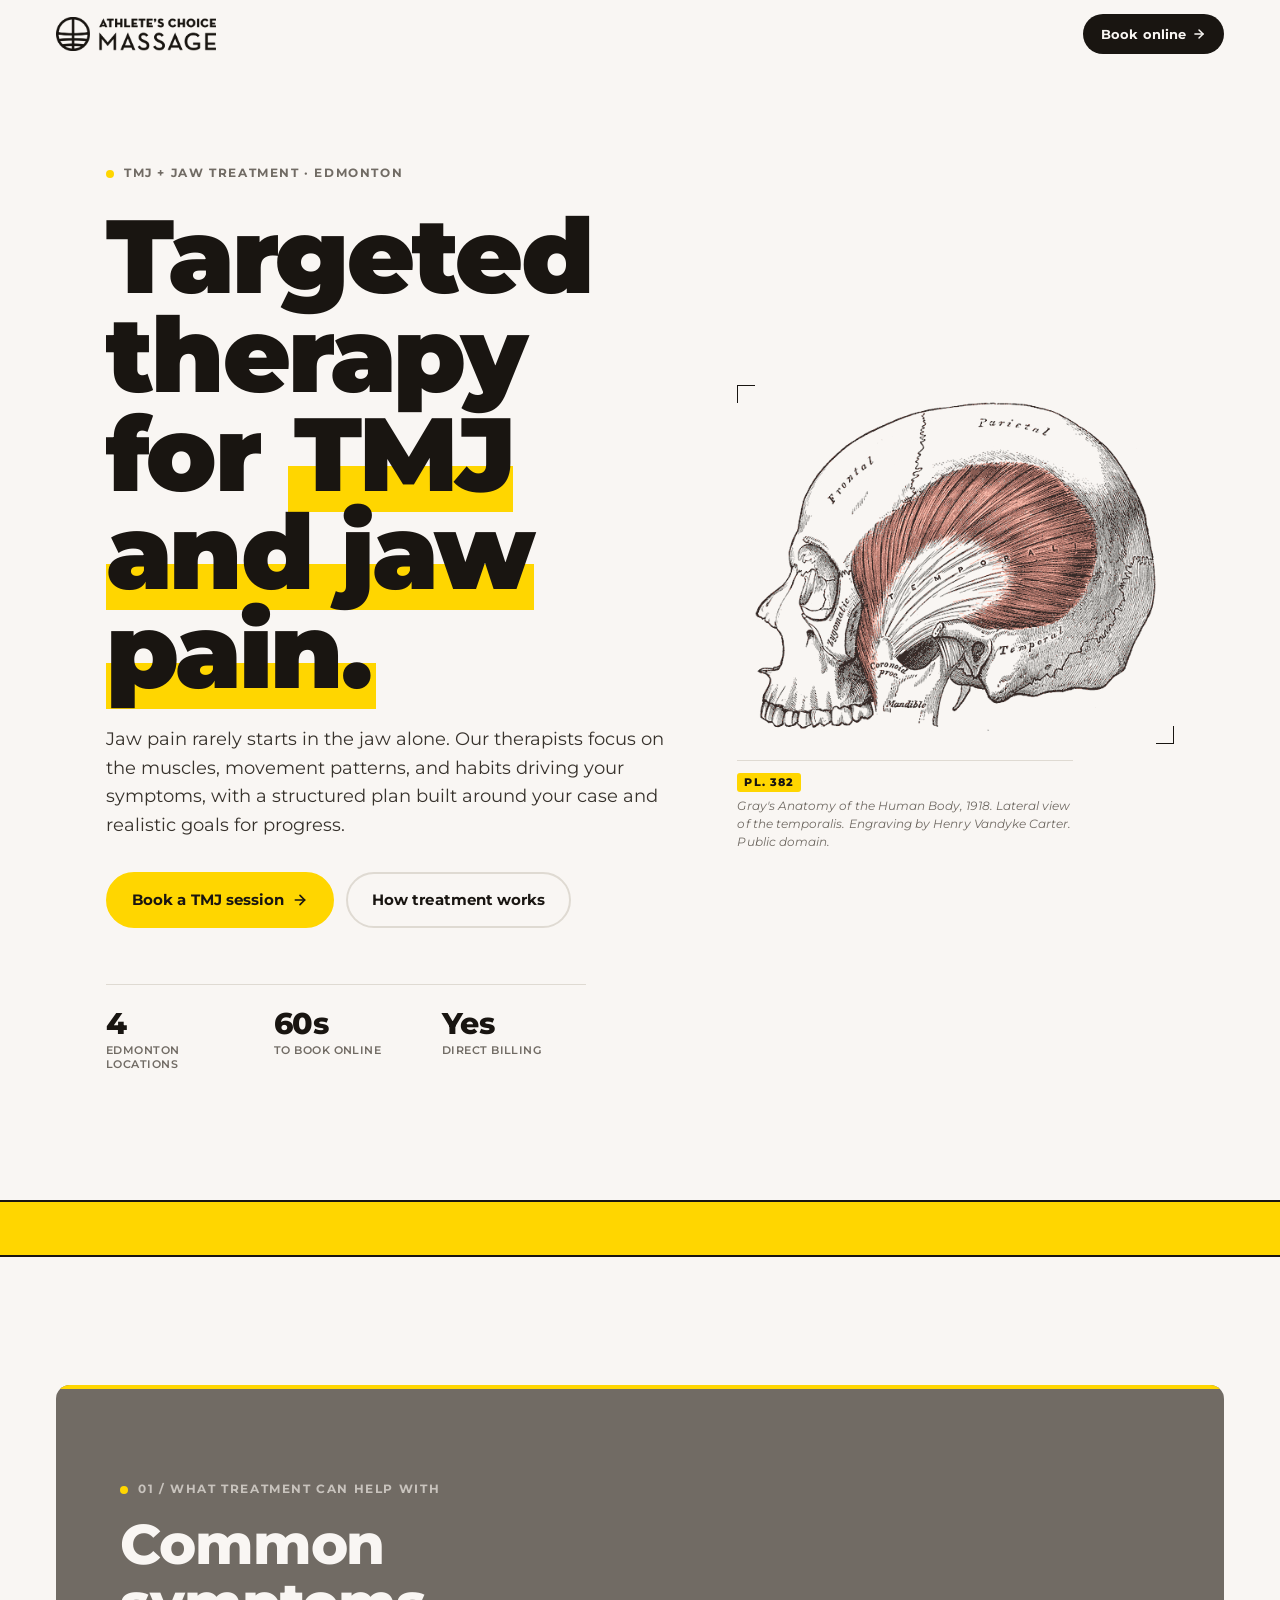
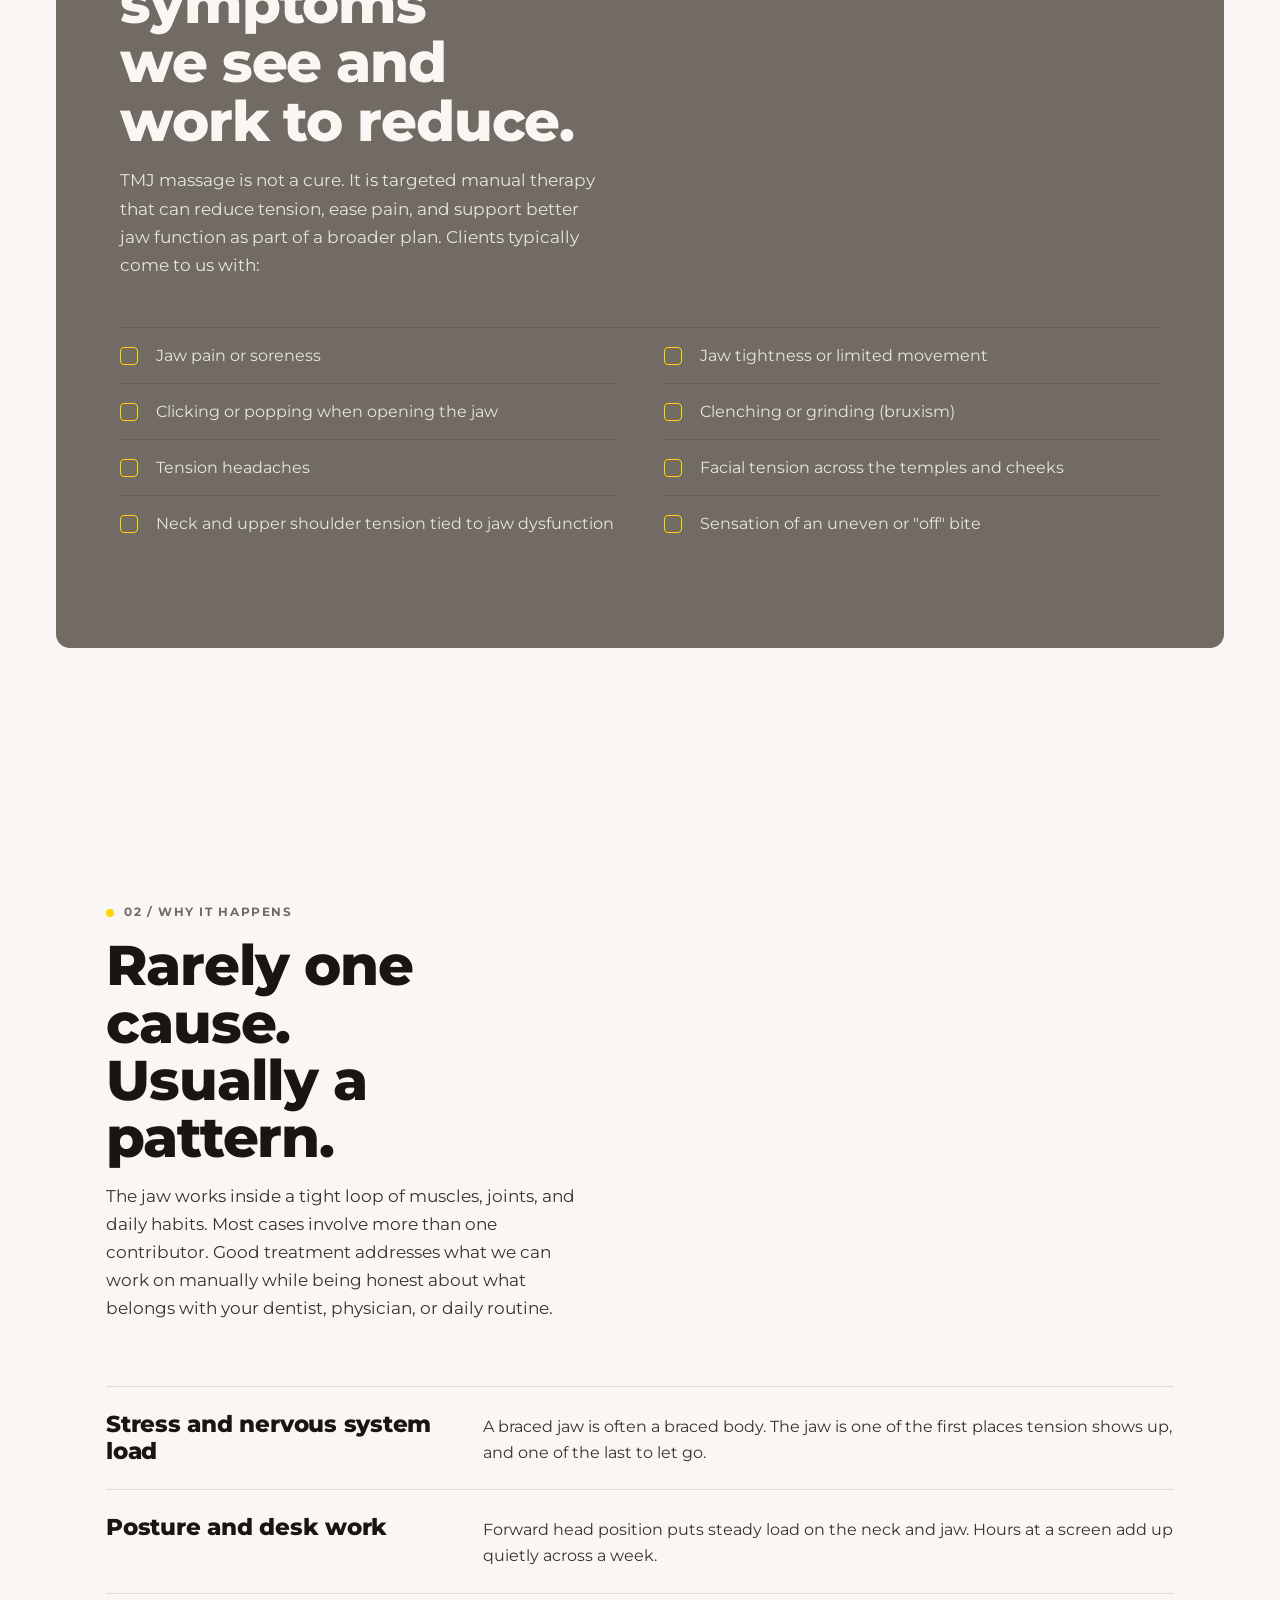
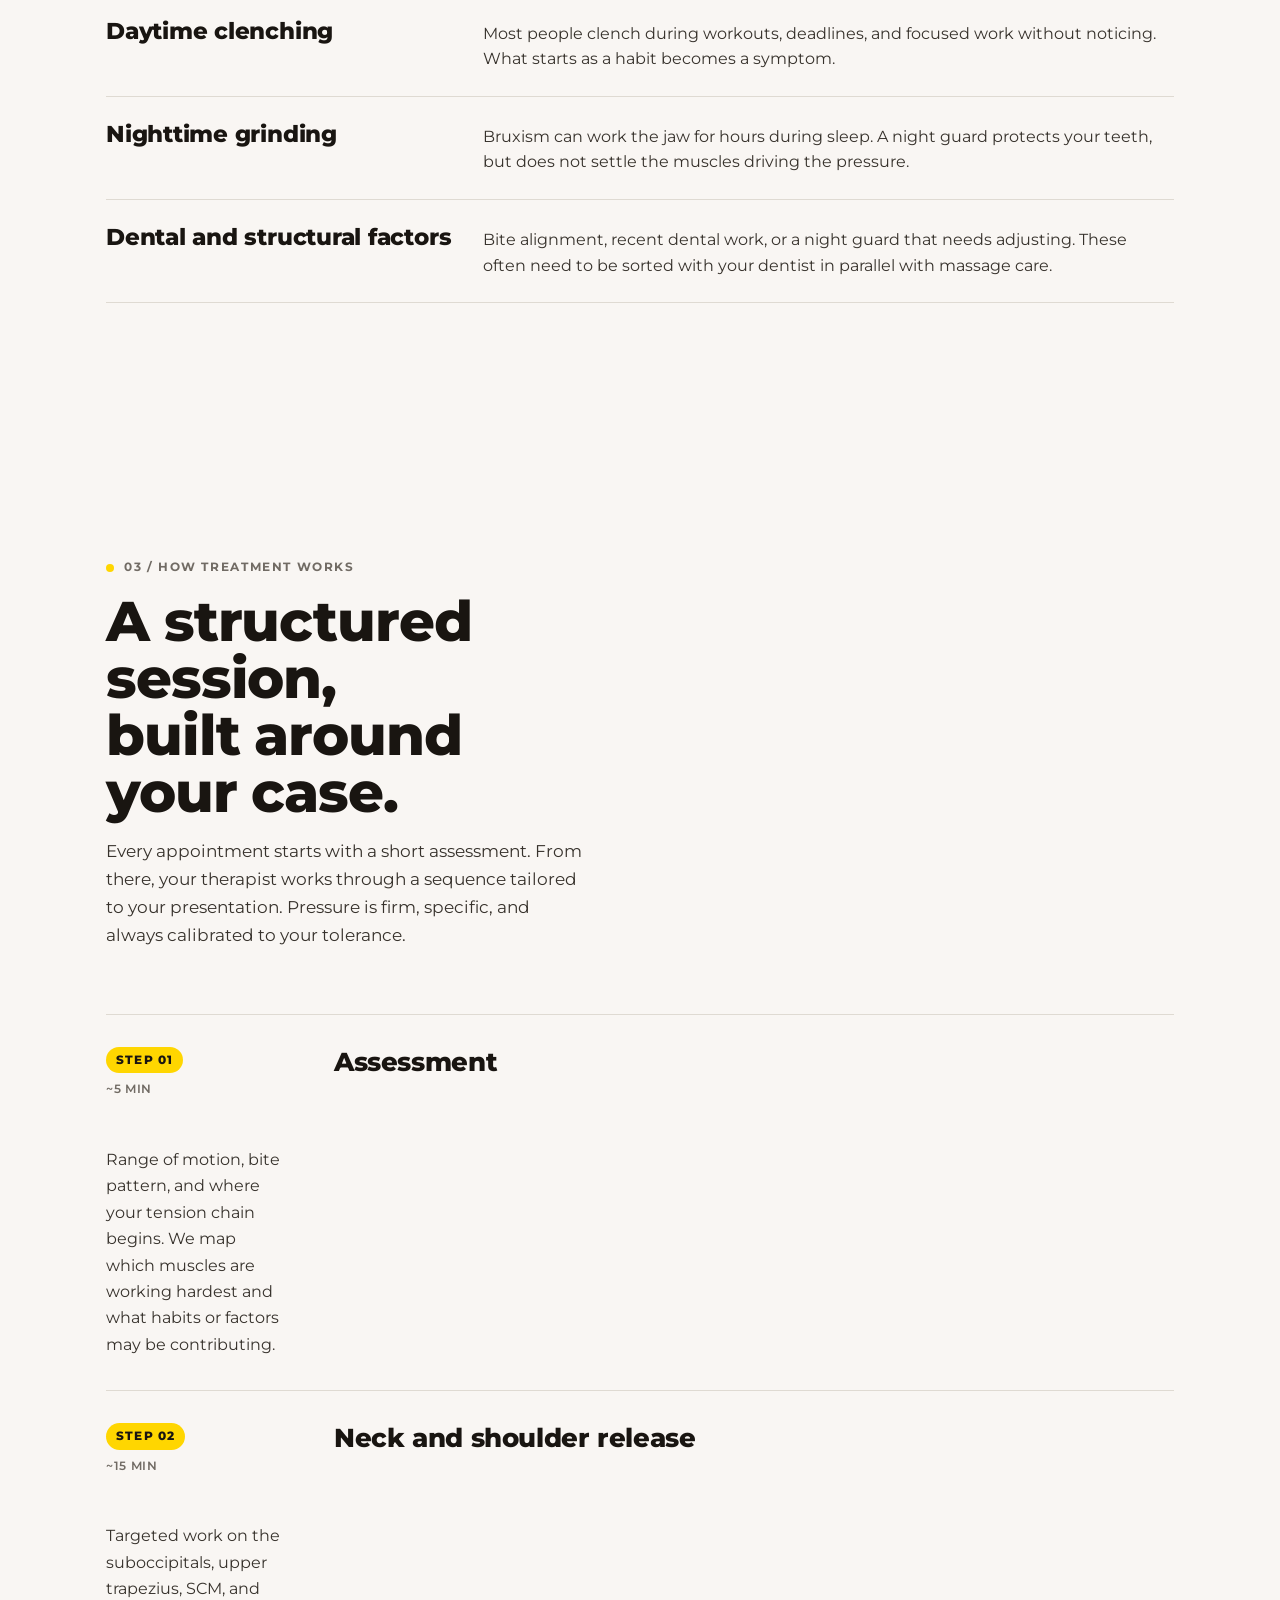
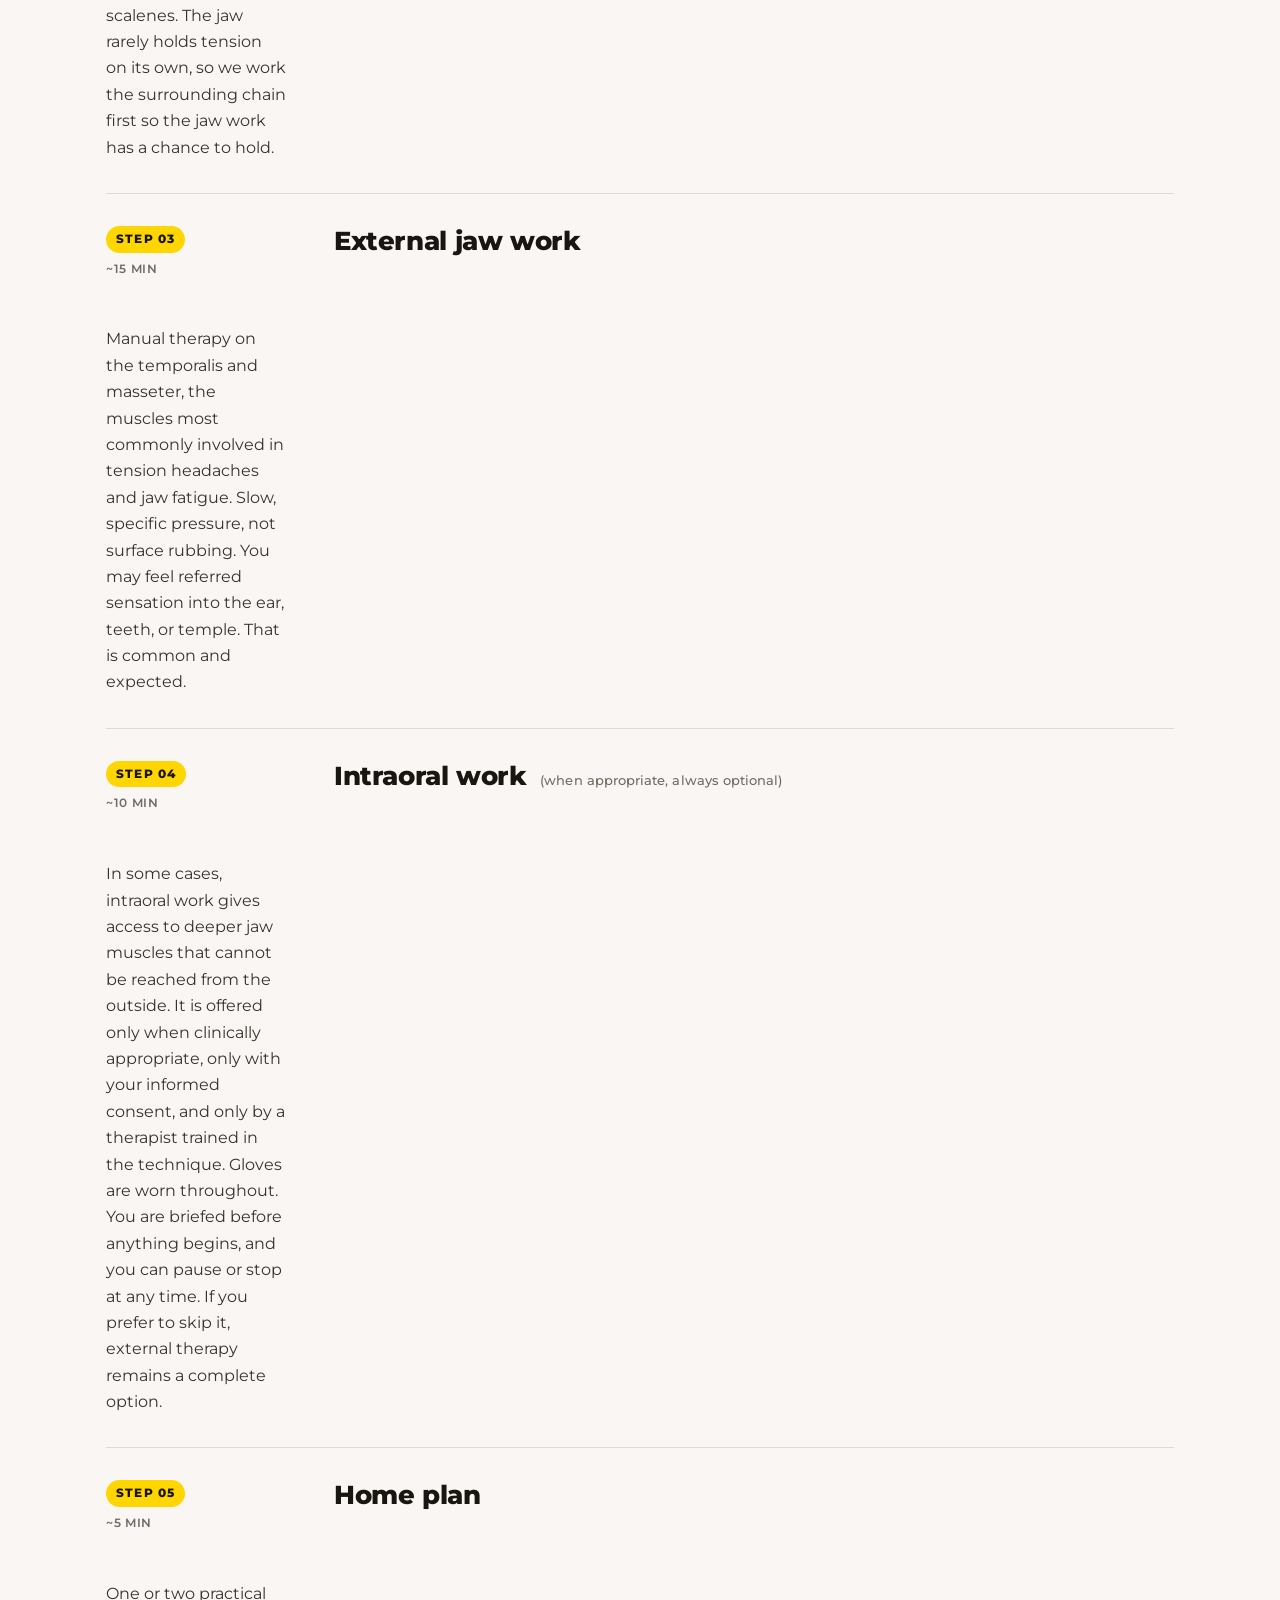
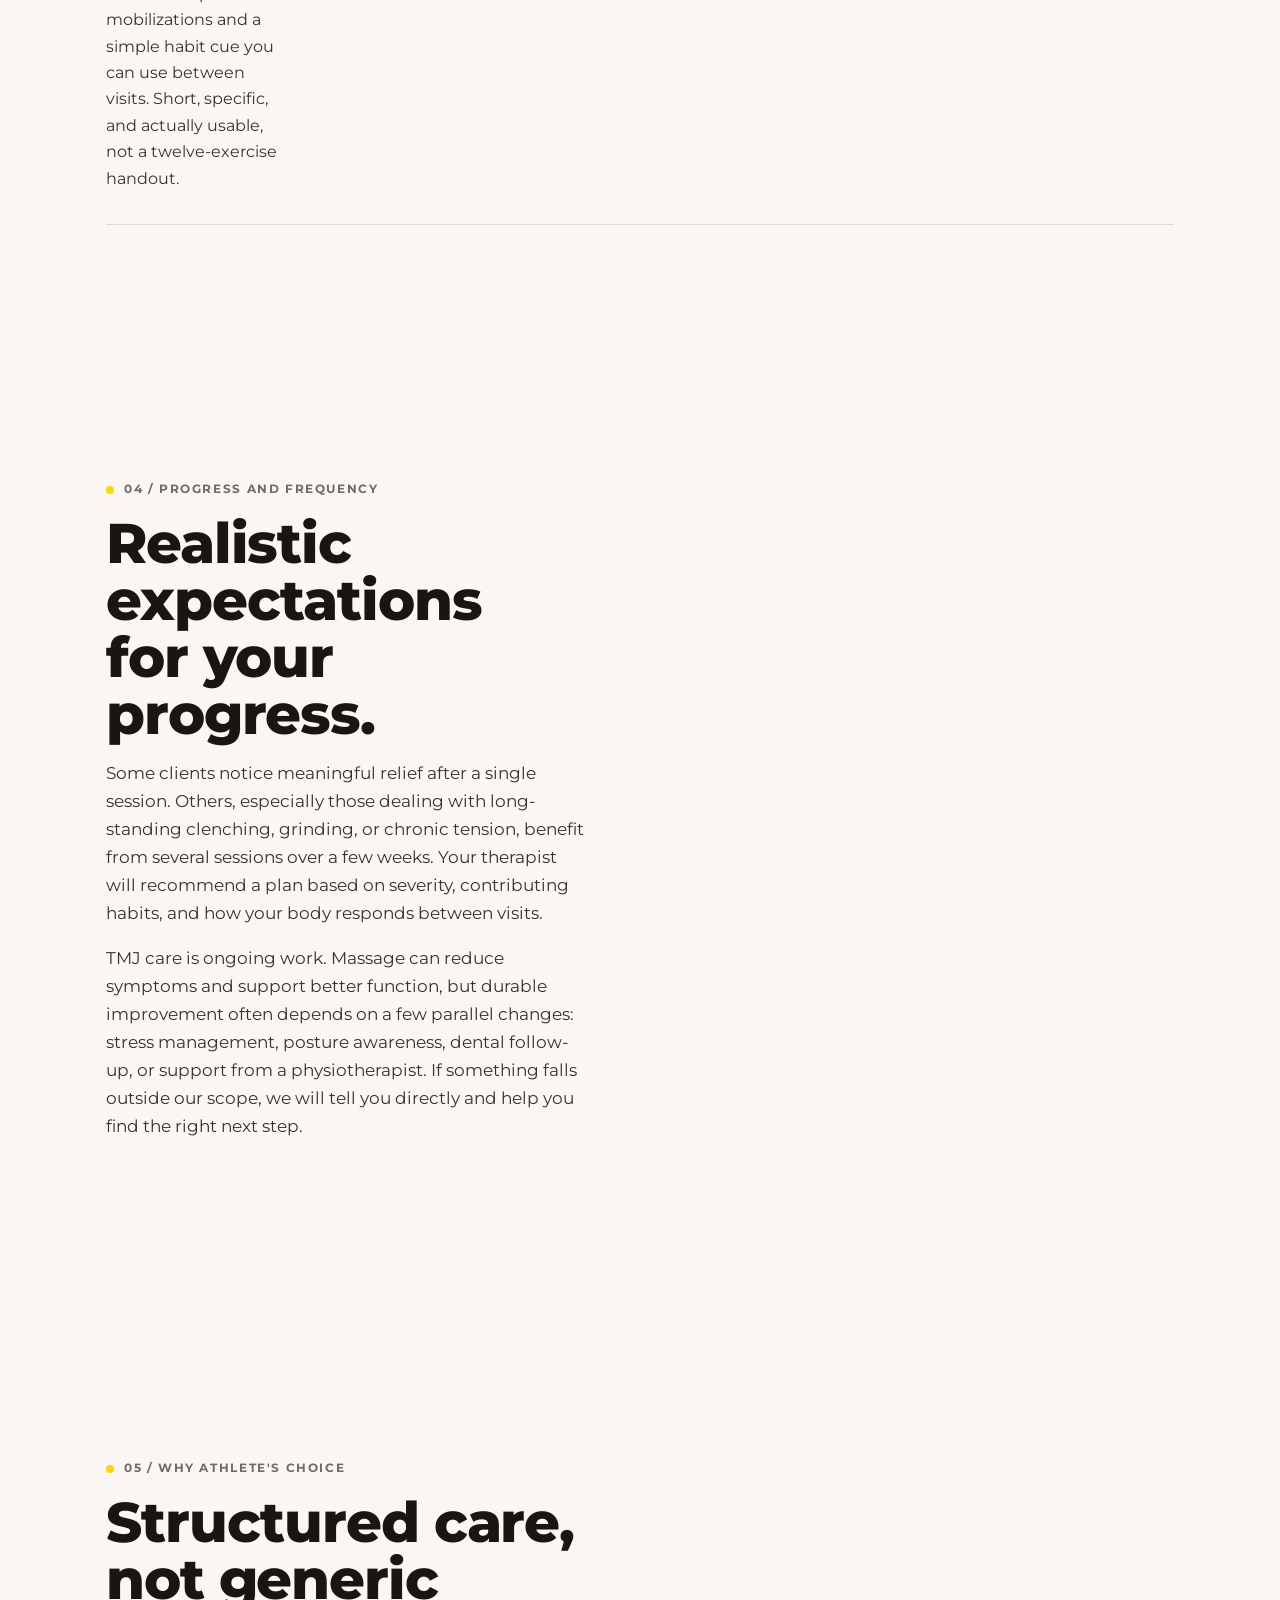
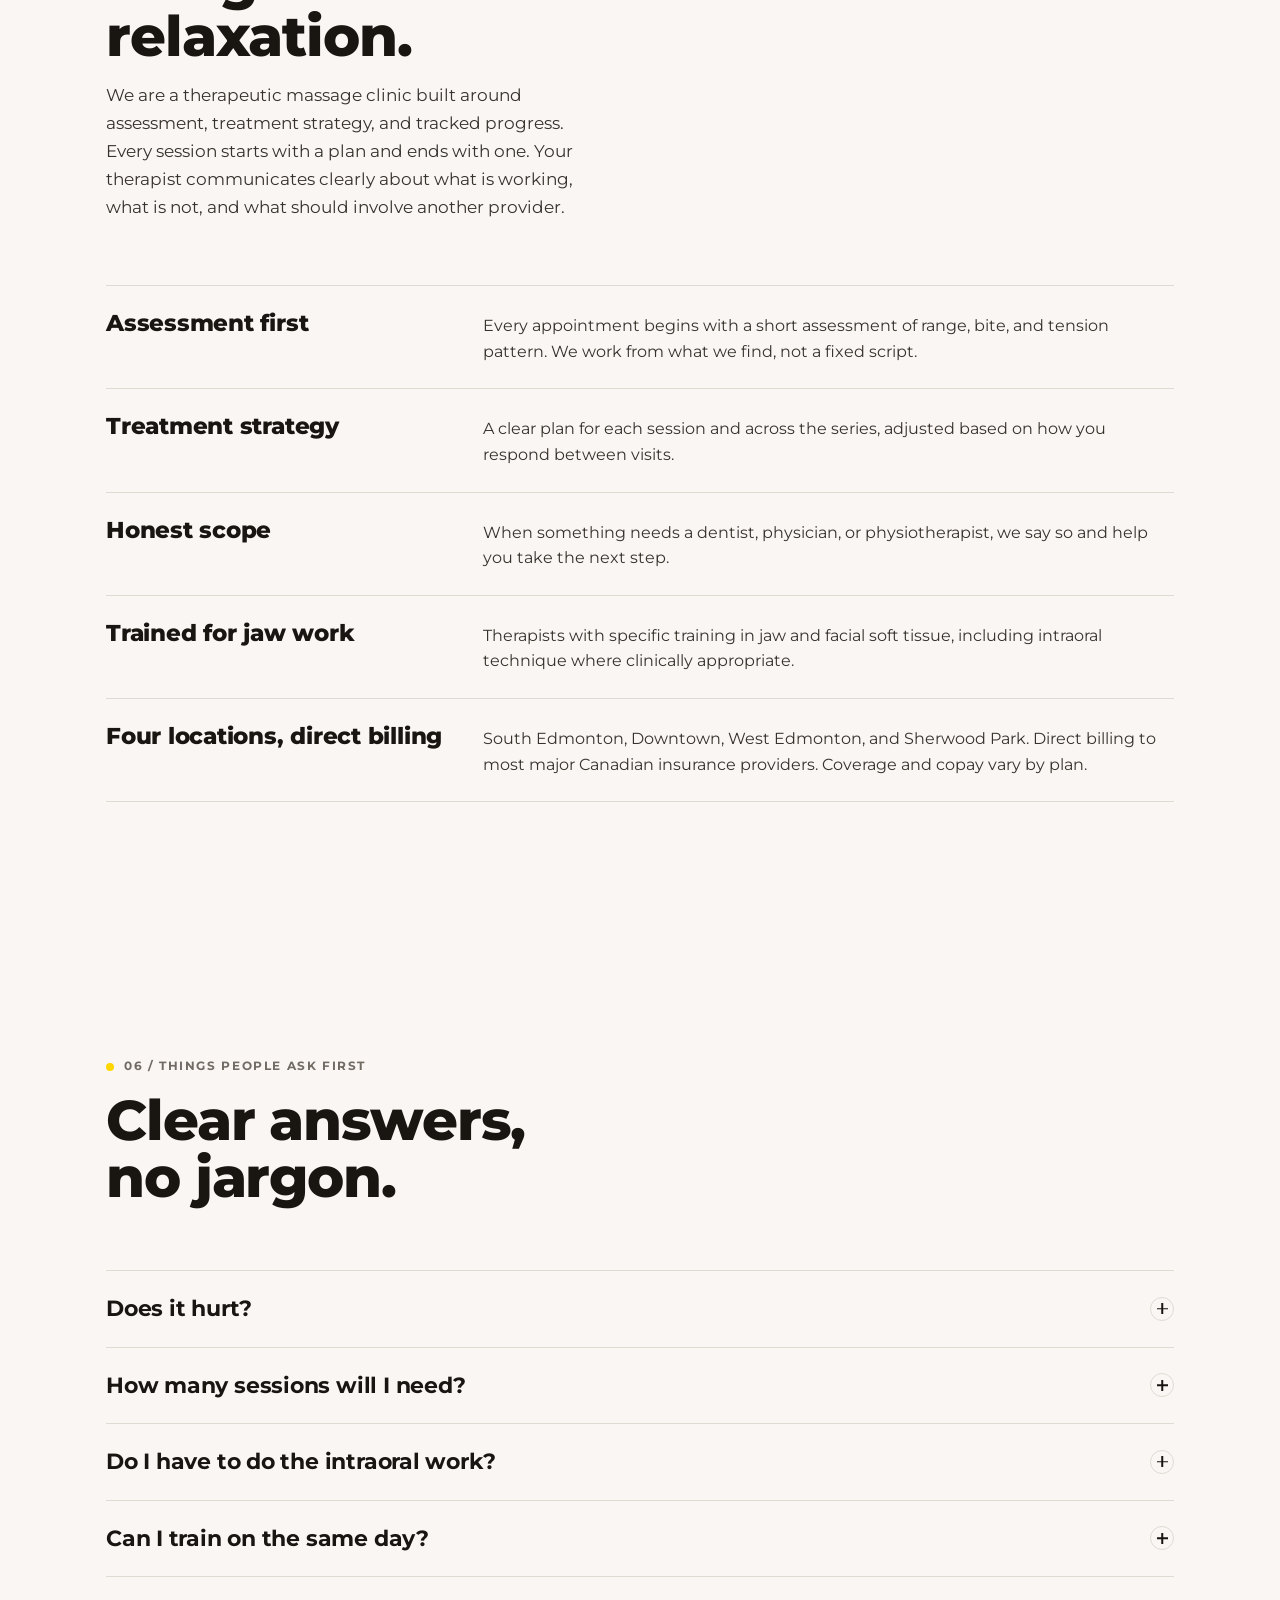
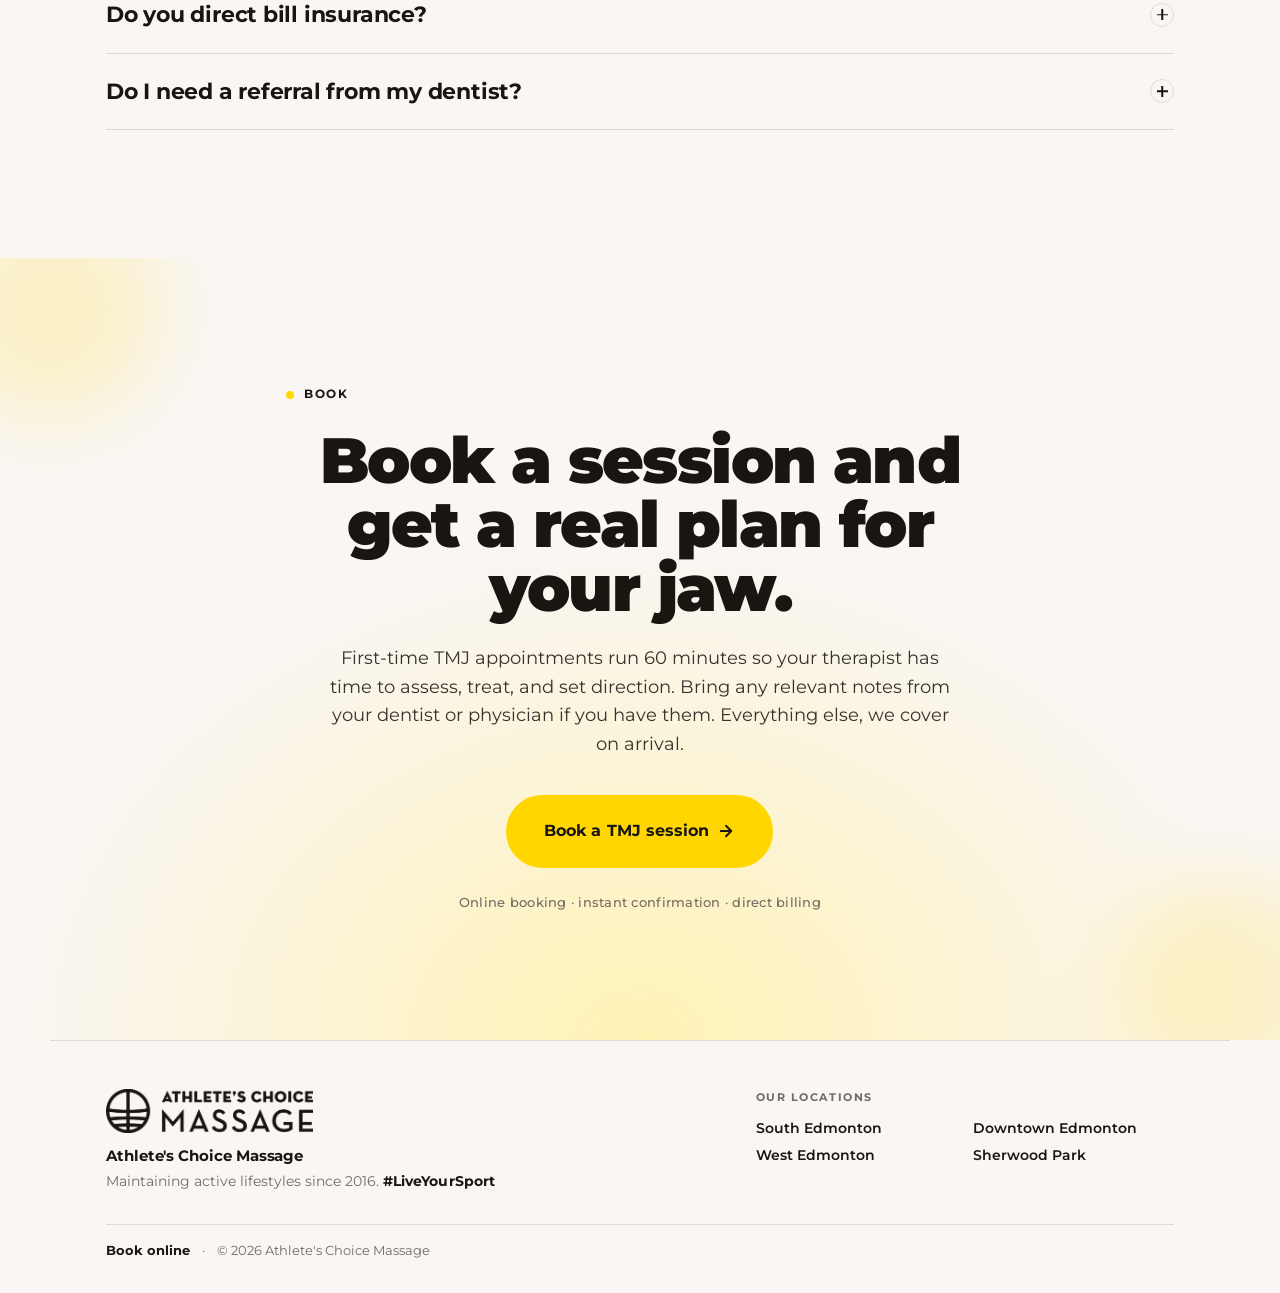
==== commit a0de5230: "Rewrite TMJ landing for clinical accuracy and conversion Tightens the page around the brief: drop ov" ====
--- a/tmj/index.html
+++ b/tmj/index.html
@@ -3,8 +3,8 @@
   <head>
     <meta charset="utf-8" />
     <meta name="viewport" content="width=device-width, initial-scale=1" />
-    <title>TMJ &amp; Jaw Massage in Edmonton — Athletes Choice Massage</title>
-    <meta name="description" content="Targeted TMJ and jaw massage at Athletes Choice Massage. 4 Edmonton locations, easy online booking, direct billing. Life's too short to be sore." />
+    <title>TMJ &amp; Jaw Massage in Edmonton | Athletes Choice Massage</title>
+    <meta name="description" content="Targeted therapeutic massage for TMJ symptoms, jaw pain, and clenching. Four Edmonton locations with structured assessment, treatment strategy, and online booking." />
     <meta name="theme-color" content="#FFD600" />
 
     <!-- Tracking config — read by ../script.js -->
@@ -12,8 +12,8 @@
     <meta name="campaign" content="tmj-jaw-clenchers" />
     <meta name="page-category" content="Mh3KjJu8yr" />
 
-    <meta property="og:title" content="TMJ &amp; Jaw Massage — Athletes Choice Massage" />
-    <meta property="og:description" content="Wake up tight again? Your jaw's doing reps it never signed up for. Coach-led therapeutic massage for jaw clenching and TMJ — book online in under a minute." />
+    <meta property="og:title" content="TMJ &amp; Jaw Massage | Athletes Choice Massage" />
+    <meta property="og:description" content="Therapy for jaw pain, clenching, and TMJ tension. Four Edmonton locations, direct billing, and online booking." />
     <meta property="og:type" content="website" />
 
     <link rel="preconnect" href="https://fonts.googleapis.com" />
@@ -30,7 +30,7 @@
     <a class="skip-link" href="#main">Skip to content</a>
 
     <header class="nav">
-      <a class="brand" href="#top" aria-label="Athletes Choice Massage — home">
+      <a class="brand" href="#top" aria-label="Athletes Choice Massage, home">
         <span class="brand-logo" aria-hidden="true"></span>
         <span class="visually-hidden" style="position:absolute;width:1px;height:1px;padding:0;margin:-1px;overflow:hidden;clip:rect(0,0,0,0);white-space:nowrap;border:0">Athlete's Choice Massage</span>
       </a>
@@ -51,18 +51,18 @@
         <div class="hero-inner">
           <div class="eyebrow" data-reveal>
             <span class="eyebrow-dot" aria-hidden="true"></span>
-            TMJ + Jaw Massage · Edmonton
+            TMJ + Jaw Treatment · Edmonton
           </div>
 
           <h1 class="hero-title" data-reveal>
-            Life's too short
+            Targeted therapy
             <span class="hero-emph">
-              <span class="hero-highlight">to be sore.</span>
+              for <span class="hero-highlight">TMJ and jaw pain.</span>
             </span>
           </h1>
 
           <p class="lead" data-reveal>
-            Waking up with a tight jaw, dull headaches, or that clicking in your ear when you open wide? Your jaw's been working overtime — clenching through workouts, deadlines, and sleep. We're a results-focused massage clinic that <strong>specializes in TMJ</strong>. Let's get you back to easy.
+            Jaw pain rarely starts in the jaw alone. Our therapists focus on the muscles, movement patterns, and habits driving your symptoms, with a structured plan built around your case and realistic goals for progress.
           </p>
 
           <div class="hero-ctas" data-reveal>
@@ -73,7 +73,7 @@
               <span>Book a TMJ session</span>
               <svg width="16" height="16" viewBox="0 0 24 24" fill="none" stroke="currentColor" stroke-width="2.5" stroke-linecap="round" stroke-linejoin="round" aria-hidden="true"><path d="M5 12h14"/><path d="m12 5 7 7-7 7"/></svg>
             </a>
-            <a class="btn btn-ghost" href="#method">How a session goes</a>
+            <a class="btn btn-ghost" href="#method">How treatment works</a>
           </div>
 
           <ul class="hero-trust" data-reveal>
@@ -97,7 +97,7 @@
             <div class="plate-frame">
               <img
                 src="./assets/gray382.png"
-                alt="Lateral view of the human skull showing the temporalis — the fan-shaped muscle covering the side of the head — with the masseter and mandible visible below."
+                alt="Lateral view of the human skull showing the temporalis, the fan-shaped muscle covering the side of the head, with the masseter and mandible visible below."
                 width="500"
                 height="405"
                 loading="eager"
@@ -106,7 +106,7 @@
             </div>
             <figcaption class="plate-caption">
               <span class="plate-num">Pl. 382</span>
-              Gray's Anatomy of the Human Body, 1918 — the temporalis at lateral view. Engraving by Henry Vandyke Carter. Public domain.
+              Gray's Anatomy of the Human Body, 1918. Lateral view of the temporalis. Engraving by Henry Vandyke Carter. Public domain.
             </figcaption>
           </figure>
         </aside>
@@ -129,114 +129,89 @@
         </div>
       </div>
 
-      <!-- WHAT'S HAPPENING -->
-      <section class="section anatomy" id="anatomy" data-track-section="anatomy">
+      <!-- SYMPTOMS WE COMMONLY TREAT -->
+      <section class="section fit" data-track-section="symptoms">
+        <div class="fit-panel">
+          <div class="section-head" data-reveal>
+            <div class="eyebrow">
+              <span class="eyebrow-dot" aria-hidden="true"></span>
+              01 / What treatment can help with
+            </div>
+            <h2 class="section-title">
+              Common symptoms<br/>
+              we see and work to reduce.
+            </h2>
+            <p class="section-lead" style="color: oklch(92% 0.008 75); max-width: 60ch;">
+              TMJ massage is not a cure. It is targeted manual therapy that can reduce tension, ease pain, and support better jaw function as part of a broader plan. Clients typically come to us with:
+            </p>
+          </div>
+
+          <ul class="checklist" data-reveal>
+            <li><span class="check" aria-hidden="true"></span>Jaw pain or soreness</li>
+            <li><span class="check" aria-hidden="true"></span>Jaw tightness or limited movement</li>
+            <li><span class="check" aria-hidden="true"></span>Clicking or popping when opening the jaw</li>
+            <li><span class="check" aria-hidden="true"></span>Clenching or grinding (bruxism)</li>
+            <li><span class="check" aria-hidden="true"></span>Tension headaches</li>
+            <li><span class="check" aria-hidden="true"></span>Facial tension across the temples and cheeks</li>
+            <li><span class="check" aria-hidden="true"></span>Neck and upper shoulder tension tied to jaw dysfunction</li>
+            <li><span class="check" aria-hidden="true"></span>Sensation of an uneven or "off" bite</li>
+          </ul>
+        </div>
+      </section>
+
+      <!-- WHY TMJ SYMPTOMS HAPPEN -->
+      <section class="section causes" data-track-section="causes">
         <div class="section-head" data-reveal>
           <div class="eyebrow">
             <span class="eyebrow-dot" aria-hidden="true"></span>
-            01 / Anatomy
+            02 / Why it happens
           </div>
           <h2 class="section-title">
-            Three muscles.<br/>
-            One stuck system.
+            Rarely one cause.<br/>
+            Usually a pattern.
           </h2>
           <p class="section-lead">
-            Your jaw never works alone. It's wired into a tight chain of muscles that fire thousands of times a day — every chew, every workout, every stressful email, and every hour of sleep. When the chain locks up, foam rolling and stretching only get partway there. Here's what's actually happening, and where we focus.
-          </p>
-        </div>
-
-        <div class="muscles" data-reveal>
-          <article class="muscle">
-            <div class="muscle-num">01</div>
-            <h3 class="muscle-name">Temporalis</h3>
-            <p class="muscle-desc">
-              The fan-shaped muscle over your temple. When it's overworked you get pressure behind the eyes, dull all-day headaches, and a scalp that feels tight to the touch.
-            </p>
-            <ul class="muscle-signs">
-              <li>Tension headaches</li>
-              <li>Sore temples</li>
-              <li>Scalp tightness</li>
-            </ul>
-          </article>
-
-          <article class="muscle">
-            <div class="muscle-num">02</div>
-            <h3 class="muscle-name">Masseter</h3>
-            <p class="muscle-desc">
-              The thick slab at the angle of your jaw. Pound-for-pound the strongest muscle in your body. When it locks, chewing gets tiring, opening wide hurts, and your cheeks can feel fuller than usual.
-            </p>
-            <ul class="muscle-signs">
-              <li>Jaw soreness on waking</li>
-              <li>Fatigue when chewing</li>
-              <li>Clicking on wide opening</li>
-            </ul>
-          </article>
-
-          <article class="muscle">
-            <div class="muscle-num">03</div>
-            <h3 class="muscle-name">Lateral Pterygoid</h3>
-            <p class="muscle-desc">
-              Deep, small, and tucked behind your upper jaw — impossible to self-treat. It's the muscle most directly tied to TMJ clicking, ear fullness, and the feeling that your bite has shifted.
-            </p>
-            <ul class="muscle-signs">
-              <li>TMJ clicking / popping</li>
-              <li>Ear fullness or ringing</li>
-              <li>Bite feels "off"</li>
-            </ul>
-          </article>
-        </div>
-      </section>
-
-      <!-- WHY NOTHING ELSE WORKED -->
-      <section class="section whyfail" data-track-section="whyfail">
-        <div class="section-head" data-reveal>
-          <div class="eyebrow">
-            <span class="eyebrow-dot" aria-hidden="true"></span>
-            02 / Why your usual fixes aren't holding
-          </div>
-          <h2 class="section-title">
-            You're not doing it wrong —<br/>
-            most go-to fixes can't reach the source.
-          </h2>
+            The jaw works inside a tight loop of muscles, joints, and daily habits. Most cases involve more than one contributor. Good treatment addresses what we can work on manually while being honest about what belongs with your dentist, physician, or daily routine.
+          </p>
         </div>
 
         <dl class="failures" data-reveal>
           <div class="failure">
-            <dt>Night guards</dt>
-            <dd>Great for protecting your teeth. They don't release the muscle that's gripping them together in the first place.</dd>
-          </div>
-          <div class="failure">
-            <dt>Foam rolling &amp; stretching</dt>
-            <dd>Keeps your neck and traps moving. Can't reach the masseter directly, and nothing you do from the outside reaches the pterygoid.</dd>
-          </div>
-          <div class="failure">
-            <dt>General massage</dt>
-            <dd>Excellent for your back. Most therapists aren't trained on the jaw specifically, and almost none work intraorally.</dd>
-          </div>
-          <div class="failure">
-            <dt>Mouth-opening exercises</dt>
-            <dd>Useful once the muscle is already releasing. Done on a locked-up masseter, they can actually aggravate things.</dd>
-          </div>
-          <div class="failure">
-            <dt>Painkillers</dt>
-            <dd>Quiet the signal for a few hours. The tension is still there tomorrow morning, and the morning after that.</dd>
+            <dt>Stress and nervous system load</dt>
+            <dd>A braced jaw is often a braced body. The jaw is one of the first places tension shows up, and one of the last to let go.</dd>
+          </div>
+          <div class="failure">
+            <dt>Posture and desk work</dt>
+            <dd>Forward head position puts steady load on the neck and jaw. Hours at a screen add up quietly across a week.</dd>
+          </div>
+          <div class="failure">
+            <dt>Daytime clenching</dt>
+            <dd>Most people clench during workouts, deadlines, and focused work without noticing. What starts as a habit becomes a symptom.</dd>
+          </div>
+          <div class="failure">
+            <dt>Nighttime grinding</dt>
+            <dd>Bruxism can work the jaw for hours during sleep. A night guard protects your teeth, but does not settle the muscles driving the pressure.</dd>
+          </div>
+          <div class="failure">
+            <dt>Dental and structural factors</dt>
+            <dd>Bite alignment, recent dental work, or a night guard that needs adjusting. These often need to be sorted with your dentist in parallel with massage care.</dd>
           </div>
         </dl>
       </section>
 
-      <!-- METHOD -->
+      <!-- HOW TREATMENT WORKS -->
       <section class="section method" id="method" data-track-section="method">
         <div class="section-head" data-reveal>
           <div class="eyebrow">
             <span class="eyebrow-dot" aria-hidden="true"></span>
-            03 / How a session goes
+            03 / How treatment works
           </div>
           <h2 class="section-title">
-            Direct, hands-on work —<br/>
-            built for active bodies.
+            A structured session,<br/>
+            built around your case.
           </h2>
           <p class="section-lead">
-            No candles, no playlist, no spa script. Just specific therapeutic work on the muscles that are driving your clenching, in a sequence we've built for the bodies we treat every day.
+            Every appointment starts with a short assessment. From there, your therapist works through a sequence tailored to your presentation. Pressure is firm, specific, and always calibrated to your tolerance.
           </p>
         </div>
 
@@ -248,7 +223,7 @@
             </div>
             <h3 class="step-title">Assessment</h3>
             <p class="step-desc">
-              Range of motion, bite pattern, where your tension chain starts. We figure out which of the three muscles is the lead actor — and whether it started there or got recruited later.
+              Range of motion, bite pattern, and where your tension chain begins. We map which muscles are working hardest and what habits or factors may be contributing.
             </p>
           </li>
 
@@ -257,9 +232,9 @@
               <span class="step-num">Step 02</span>
               <span class="step-time">~15 min</span>
             </div>
-            <h3 class="step-title">Tension chain release</h3>
+            <h3 class="step-title">Neck and shoulder release</h3>
             <p class="step-desc">
-              Suboccipitals, upper traps, SCM, scalenes. Your jaw rarely works alone, so we clear the chain first — that way the jaw work actually holds.
+              Targeted work on the suboccipitals, upper trapezius, SCM, and scalenes. The jaw rarely holds tension on its own, so we work the surrounding chain first so the jaw work has a chance to hold.
             </p>
           </li>
 
@@ -270,7 +245,7 @@
             </div>
             <h3 class="step-title">External jaw work</h3>
             <p class="step-desc">
-              Direct manual therapy on the temporalis and masseter. Slow, specific pressure — not surface rubbing. You'll feel referred sensation into your ear, your teeth, your eye. That's the muscle actually letting go.
+              Manual therapy on the temporalis and masseter, the muscles most commonly involved in tension headaches and jaw fatigue. Slow, specific pressure, not surface rubbing. You may feel referred sensation into the ear, teeth, or temple. That is common and expected.
             </p>
           </li>
 
@@ -279,9 +254,9 @@
               <span class="step-num">Step 04</span>
               <span class="step-time">~10 min</span>
             </div>
-            <h3 class="step-title">Intraoral work <span class="optional">(optional)</span></h3>
+            <h3 class="step-title">Intraoral work <span class="optional">(when appropriate, always optional)</span></h3>
             <p class="step-desc">
-              The only way to reach the lateral pterygoid. Gloved, briefed and consented before we start, brief but transformative. If you'd rather skip, we skip — the external work still does most of the job.
+              In some cases, intraoral work gives access to deeper jaw muscles that cannot be reached from the outside. It is offered only when clinically appropriate, only with your informed consent, and only by a therapist trained in the technique. Gloves are worn throughout. You are briefed before anything begins, and you can pause or stop at any time. If you prefer to skip it, external therapy remains a complete option.
             </p>
           </li>
 
@@ -290,39 +265,72 @@
               <span class="step-num">Step 05</span>
               <span class="step-time">~5 min</span>
             </div>
-            <h3 class="step-title">Integration &amp; home plan</h3>
+            <h3 class="step-title">Home plan</h3>
             <p class="step-desc">
-              Three specific mobilizations you'll actually do. One breath cue you'll actually remember. No twelve-exercise PDF that nobody opens twice.
+              One or two practical mobilizations and a simple habit cue you can use between visits. Short, specific, and actually usable, not a twelve-exercise handout.
             </p>
           </li>
         </ol>
       </section>
 
-      <!-- IS THIS YOU -->
-      <section class="section fit" data-track-section="fit">
-        <div class="fit-panel">
-          <div class="section-head" data-reveal>
-            <div class="eyebrow">
-              <span class="eyebrow-dot" aria-hidden="true"></span>
-              04 / Is this you?
-            </div>
-            <h2 class="section-title">
-              Nod at three of these,<br/>
-              and we should talk.
-            </h2>
-          </div>
-
-          <ul class="checklist" data-reveal>
-            <li><span class="check" aria-hidden="true"></span>You wake with a sore jaw, tight temples, or a dull headache you can't shake</li>
-            <li><span class="check" aria-hidden="true"></span>You catch yourself clenched mid-lift, mid-run, mid-email</li>
-            <li><span class="check" aria-hidden="true"></span>Your night guard protects your teeth, but the tightness is still there</li>
-            <li><span class="check" aria-hidden="true"></span>Your traps and suboccipitals stay locked no matter how much you stretch</li>
-            <li><span class="check" aria-hidden="true"></span>You hear clicking or popping when you open wide</li>
-            <li><span class="check" aria-hidden="true"></span>Your ears feel full or ring with no audiological cause</li>
-            <li><span class="check" aria-hidden="true"></span>Chewing tougher food tires you out faster than it should</li>
-            <li><span class="check" aria-hidden="true"></span>Sleep feels shallow even when the hours are right</li>
-          </ul>
-        </div>
+      <!-- WHAT TO EXPECT -->
+      <section class="section expectations" data-track-section="expectations">
+        <div class="section-head" data-reveal>
+          <div class="eyebrow">
+            <span class="eyebrow-dot" aria-hidden="true"></span>
+            04 / Progress and frequency
+          </div>
+          <h2 class="section-title">
+            Realistic expectations<br/>
+            for your progress.
+          </h2>
+          <p class="section-lead">
+            Some clients notice meaningful relief after a single session. Others, especially those dealing with long-standing clenching, grinding, or chronic tension, benefit from several sessions over a few weeks. Your therapist will recommend a plan based on severity, contributing habits, and how your body responds between visits.
+          </p>
+          <p class="section-lead">
+            TMJ care is ongoing work. Massage can reduce symptoms and support better function, but durable improvement often depends on a few parallel changes: stress management, posture awareness, dental follow-up, or support from a physiotherapist. If something falls outside our scope, we will tell you directly and help you find the right next step.
+          </p>
+        </div>
+      </section>
+
+      <!-- WHY ATHLETE'S CHOICE -->
+      <section class="section whyacm" data-track-section="why-acm">
+        <div class="section-head" data-reveal>
+          <div class="eyebrow">
+            <span class="eyebrow-dot" aria-hidden="true"></span>
+            05 / Why Athlete's Choice
+          </div>
+          <h2 class="section-title">
+            Structured care,<br/>
+            not generic relaxation.
+          </h2>
+          <p class="section-lead">
+            We are a therapeutic massage clinic built around assessment, treatment strategy, and tracked progress. Every session starts with a plan and ends with one. Your therapist communicates clearly about what is working, what is not, and what should involve another provider.
+          </p>
+        </div>
+
+        <dl class="failures" data-reveal>
+          <div class="failure">
+            <dt>Assessment first</dt>
+            <dd>Every appointment begins with a short assessment of range, bite, and tension pattern. We work from what we find, not a fixed script.</dd>
+          </div>
+          <div class="failure">
+            <dt>Treatment strategy</dt>
+            <dd>A clear plan for each session and across the series, adjusted based on how you respond between visits.</dd>
+          </div>
+          <div class="failure">
+            <dt>Honest scope</dt>
+            <dd>When something needs a dentist, physician, or physiotherapist, we say so and help you take the next step.</dd>
+          </div>
+          <div class="failure">
+            <dt>Trained for jaw work</dt>
+            <dd>Therapists with specific training in jaw and facial soft tissue, including intraoral technique where clinically appropriate.</dd>
+          </div>
+          <div class="failure">
+            <dt>Four locations, direct billing</dt>
+            <dd>South Edmonton, Downtown, West Edmonton, and Sherwood Park. Direct billing to most major Canadian insurance providers. Coverage and copay vary by plan.</dd>
+          </div>
+        </dl>
       </section>
 
       <!-- FAQ -->
@@ -330,9 +338,9 @@
         <div class="section-head" data-reveal>
           <div class="eyebrow">
             <span class="eyebrow-dot" aria-hidden="true"></span>
-            05 / Things people ask first
-          </div>
-          <h2 class="section-title">Honest answers, no jargon.</h2>
+            06 / Things people ask first
+          </div>
+          <h2 class="section-title">Clear answers, no jargon.</h2>
         </div>
 
         <div class="faq-list" data-reveal>
@@ -342,7 +350,7 @@
               <span class="faq-icon" aria-hidden="true"></span>
             </summary>
             <div class="faq-body">
-              <p>Pressure is firm and direct, but calibrated to you. There's no surprise technique — you'll know what's coming before it comes, and we stay below the threshold where your body starts to guard.</p>
+              <p>Pressure is firm and direct, but always calibrated to your tolerance. You will know what is coming before it happens, and your therapist stays below the threshold where the body starts to guard.</p>
             </div>
           </details>
 
@@ -352,7 +360,7 @@
               <span class="faq-icon" aria-hidden="true"></span>
             </summary>
             <div class="faq-body">
-              <p>Most people feel a measurable difference after one. For chronic clenchers, lasting change usually takes three to five sessions over a few weeks. After that, a monthly tune-up keeps it from re-locking.</p>
+              <p>It depends on severity and contributing habits. Some clients feel a meaningful difference after one session. Others benefit from several over a few weeks to see durable change. Your therapist will recommend a plan based on what we find during assessment.</p>
             </div>
           </details>
 
@@ -362,7 +370,7 @@
               <span class="faq-icon" aria-hidden="true"></span>
             </summary>
             <div class="faq-body">
-              <p>Never. It's the fastest way to release the lateral pterygoid, but it's always optional and always consented before we begin. Many people choose it on their second or third session, once they trust the process.</p>
+              <p>No. Intraoral work is offered only when clinically appropriate and only with your informed consent. Gloves are worn throughout and you can stop at any time. Many clients start without it and revisit the option later. External therapy alone is effective for most cases.</p>
             </div>
           </details>
 
@@ -372,7 +380,7 @@
               <span class="faq-icon" aria-hidden="true"></span>
             </summary>
             <div class="faq-body">
-              <p>Yes — go a little lighter than usual. Your muscles are in a recovery state for 12–24 hours afterward. Full-intensity workouts are best the following day.</p>
+              <p>Yes, at lighter intensity. Your muscles are in recovery mode for roughly 12 to 24 hours after a session. Save heavy training for the following day.</p>
             </div>
           </details>
 
@@ -382,7 +390,7 @@
               <span class="faq-icon" aria-hidden="true"></span>
             </summary>
             <div class="faq-body">
-              <p>Yes — we direct bill most major Canadian insurance providers at all four locations. If you have massage therapy coverage, you'll usually pay only the difference (or nothing at all) at the end of your session.</p>
+              <p>Yes. All four locations direct bill most major Canadian insurance providers. Coverage and copay vary by plan, so check with your insurer for the specifics of your benefits.</p>
             </div>
           </details>
 
@@ -392,7 +400,7 @@
               <span class="faq-icon" aria-hidden="true"></span>
             </summary>
             <div class="faq-body">
-              <p>No referral required. If you've been fitted for a night guard or formally diagnosed with TMD, bringing that context helps — but you can book directly.</p>
+              <p>No referral is required. If you have been fitted for a night guard or formally assessed for TMD, bringing that context helps your therapist shape the plan.</p>
             </div>
           </details>
         </div>
@@ -406,9 +414,12 @@
             Book
           </div>
           <h2 class="cta-title">
-            Stop waking up with a jaw<br/>
-            that trained harder than you did.
+            Book a session and<br/>
+            get a real plan for your jaw.
           </h2>
+          <p class="lead" style="max-width: 52ch; text-align: center;">
+            First-time TMJ appointments run 60 minutes so your therapist has time to assess, treat, and set direction. Bring any relevant notes from your dentist or physician if you have them. Everything else, we cover on arrival.
+          </p>
           <a
             class="btn btn-primary btn-xl"
             href="https://app.hivemanager.io/book/athleteschoicemassage?category=Mh3KjJu8yr"
@@ -416,7 +427,7 @@
             <span>Book a TMJ session</span>
             <svg width="18" height="18" viewBox="0 0 24 24" fill="none" stroke="currentColor" stroke-width="2.5" stroke-linecap="round" stroke-linejoin="round" aria-hidden="true"><path d="M5 12h14"/><path d="m12 5 7 7-7 7"/></svg>
           </a>
-          <p class="cta-fine">Online booking · instant confirmation · direct billing · under a minute.</p>
+          <p class="cta-fine">Online booking · instant confirmation · direct billing</p>
         </div>
       </section>
 
